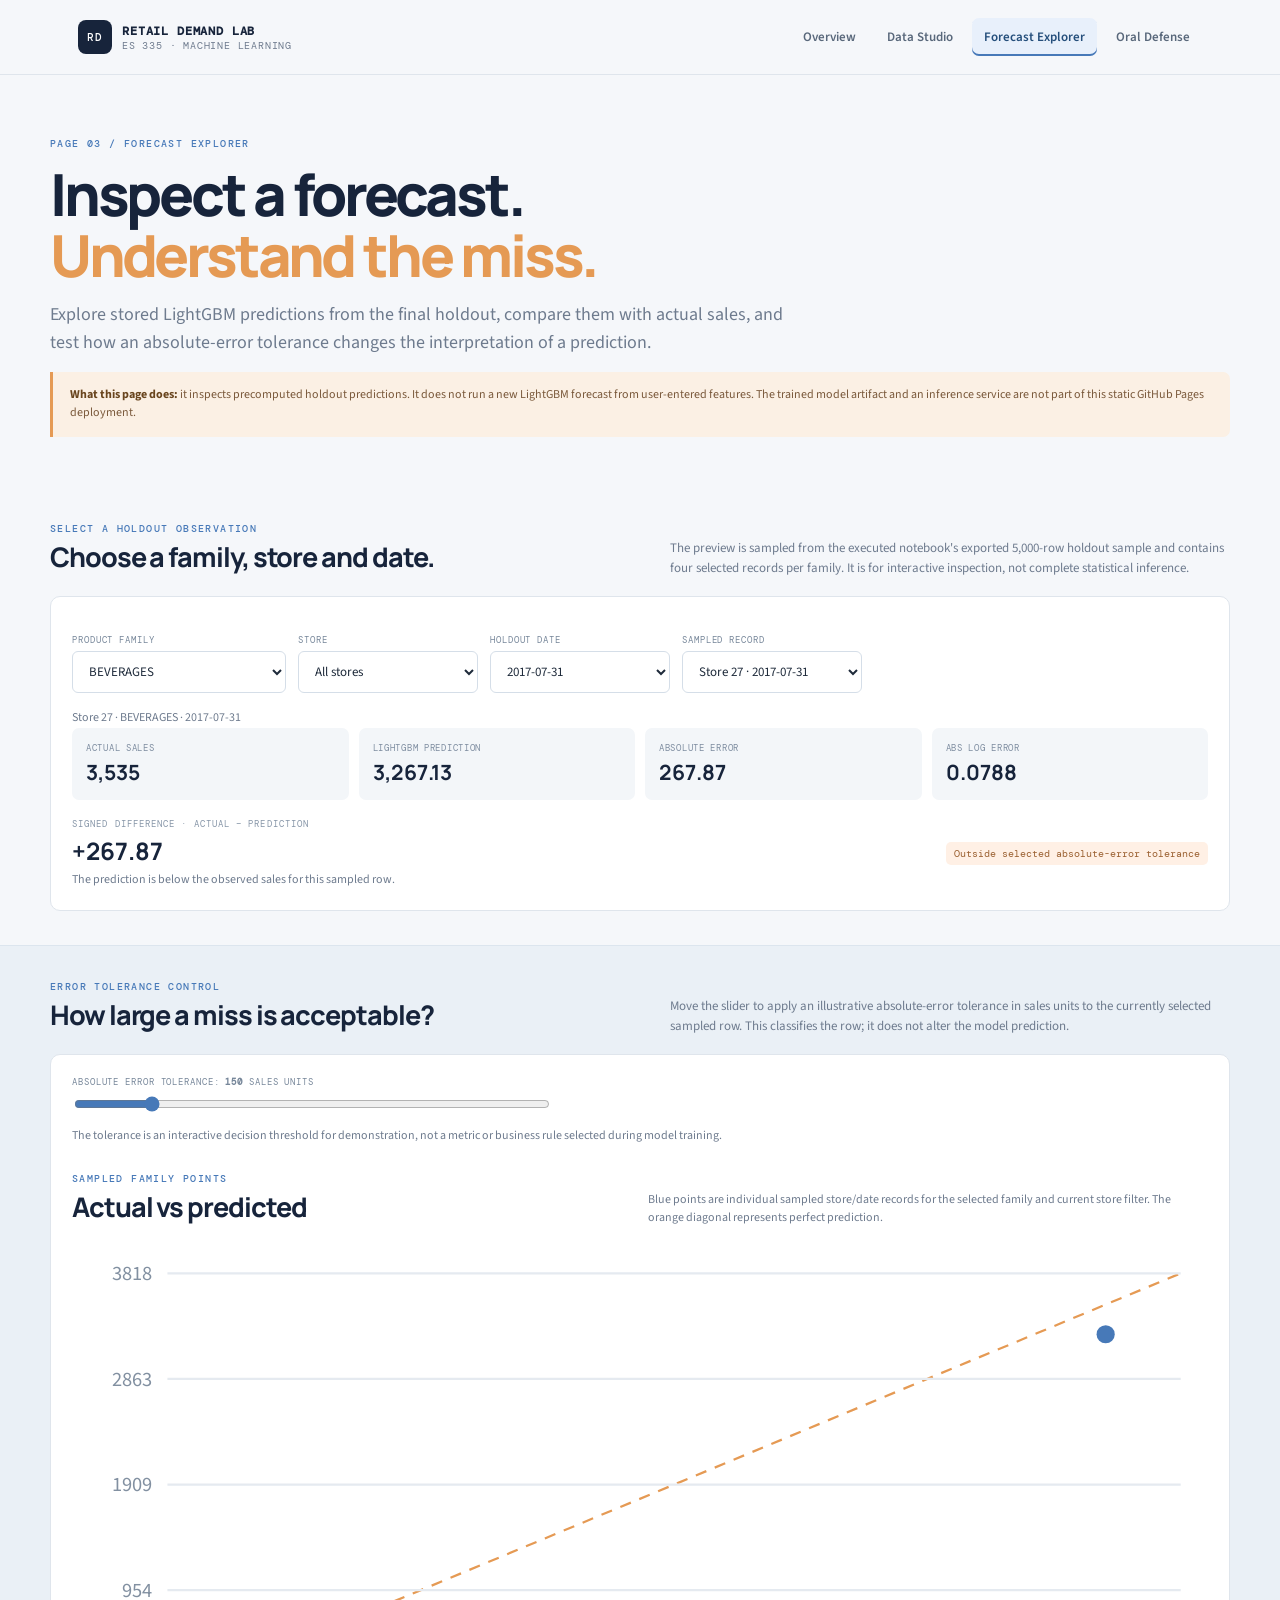
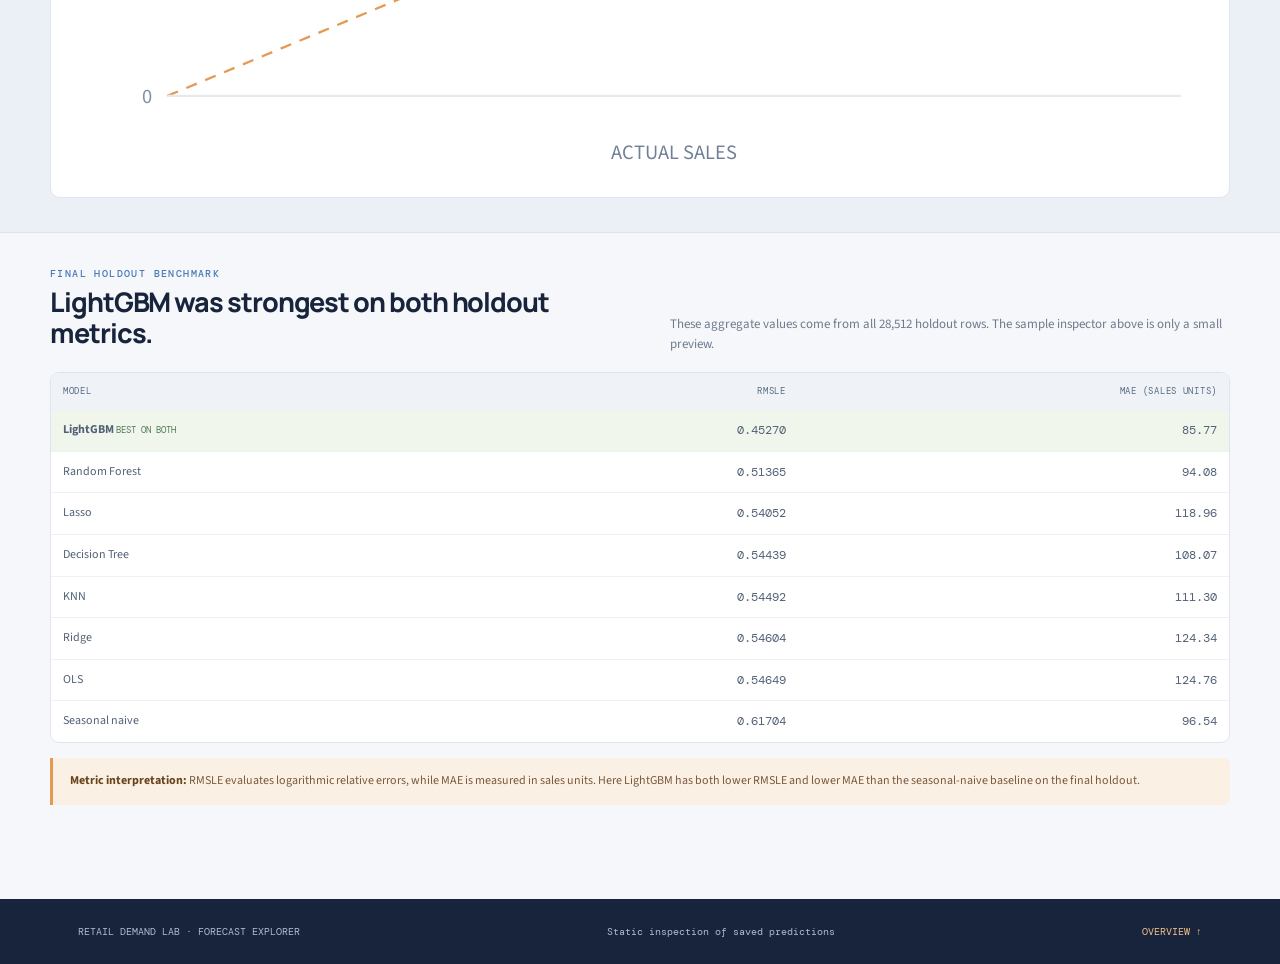
==== predictor/index.html @ f327c937 "Add honest holdout prediction explorer" ====
<!doctype html><html lang="en"><head><meta charset="utf-8"><meta name="viewport" content="width=device-width,initial-scale=1"><title>Forecast Explorer | Retail Demand Lab</title><link rel="stylesheet" href="../portal.css"></head><body data-page="predictor" data-base="../data">
<header class="site-header"><div class="header-inner"><a class="brand" href="../"><span class="brand-mark">RD</span><span>RETAIL DEMAND LAB<small>ES 335 · MACHINE LEARNING</small></span></a><button class="menu-toggle" id="menuToggle">Menu</button><nav class="nav-links" id="navLinks"><a href="../">Overview</a><a href="../studio/">Data Studio</a><a class="active" href="./">Forecast Explorer</a><a href="../qna/">Oral Defense</a></nav></div></header>
<main><section class="container page-hero"><div class="eyebrow">PAGE 03 / FORECAST EXPLORER</div><h1 class="page-title">Inspect a forecast.<br><em>Understand the miss.</em></h1><p class="lede">Explore stored LightGBM predictions from the final holdout, compare them with actual sales, and test how an absolute-error tolerance changes the interpretation of a prediction.</p><div class="callout"><strong>What this page does:</strong> it inspects precomputed holdout predictions. It does not run a new LightGBM forecast from user-entered features. The trained model artifact and an inference service are not part of this static GitHub Pages deployment.</div></section>
<section class="container section"><div class="section-head"><div><div class="eyebrow">SELECT A HOLDOUT OBSERVATION</div><h2>Choose a family, store and date.</h2></div><p>The preview is sampled from the executed notebook's exported 5,000-row holdout sample and contains four selected records per family. It is for interactive inspection, not complete statistical inference.</p></div><div class="card"><div class="control-row"><div class="control"><label for="predFamily">PRODUCT FAMILY</label><select id="predFamily"></select></div><div class="control"><label for="predStore">STORE</label><select id="predStore"></select></div><div class="control"><label for="predDate">HOLDOUT DATE</label><select id="predDate"></select></div><div class="control"><label for="predRecord">SAMPLED RECORD</label><select id="predRecord"></select></div></div><p id="predContext" class="small muted">Loading sample…</p><div class="detail-grid"><div class="detail"><span>ACTUAL SALES</span><strong id="predActual">—</strong></div><div class="detail"><span>LIGHTGBM PREDICTION</span><strong id="predValue">—</strong></div><div class="detail"><span>ABSOLUTE ERROR</span><strong id="predAbs">—</strong></div><div class="detail"><span>ABS LOG ERROR</span><strong id="predLog">—</strong></div></div><div style="display:flex;justify-content:space-between;gap:18px;align-items:center;flex-wrap:wrap;margin-top:18px"><div><div class="card-kicker">SIGNED DIFFERENCE · ACTUAL − PREDICTION</div><h3 style="font:700 24px var(--display);color:var(--navy);margin:4px 0" id="predGap">—</h3><p class="small muted" id="predInsight">—</p></div><span class="status" id="predStatus">—</span></div></div></section>
<section class="section-band"><div class="container section"><div class="section-head"><div><div class="eyebrow">ERROR TOLERANCE CONTROL</div><h2>How large a miss is acceptable?</h2></div><p>Move the slider to apply an illustrative absolute-error tolerance in sales units to the currently selected sampled row. This classifies the row; it does not alter the model prediction.</p></div><div class="card"><div class="control" style="max-width:480px;width:100%"><label for="tolerance">ABSOLUTE ERROR TOLERANCE: <strong id="predTolerance">150</strong> SALES UNITS</label><input id="tolerance" type="range" min="0" max="1000" step="10" value="150"></div><p class="small muted" style="margin-top:12px">The tolerance is an interactive decision threshold for demonstration, not a metric or business rule selected during model training.</p><div class="section-head" style="margin-top:26px"><div><div class="eyebrow">SAMPLED FAMILY POINTS</div><h2>Actual vs predicted</h2></div><p>Blue points are individual sampled store/date records for the selected family and current store filter. The orange diagonal represents perfect prediction.</p></div><svg id="predScatter" viewBox="0 0 500 230" role="img" aria-label="Actual versus predicted sample scatter chart" style="width:100%;height:auto"></svg></div></div></section>
<section class="container section"><div class="section-head"><div><div class="eyebrow">FINAL HOLDOUT BENCHMARK</div><h2>LightGBM was strongest on both holdout metrics.</h2></div><p>These aggregate values come from all 28,512 holdout rows. The sample inspector above is only a small preview.</p></div><div class="table-wrap"><table><thead><tr><th>Model</th><th style="text-align:right">RMSLE</th><th style="text-align:right">MAE (sales units)</th></tr></thead><tbody><tr class="best-row"><td><strong>LightGBM</strong> <span class="best-tag">BEST ON BOTH</span></td><td class="num">0.45270</td><td class="num">85.77</td></tr><tr><td>Random Forest</td><td class="num">0.51365</td><td class="num">94.08</td></tr><tr><td>Lasso</td><td class="num">0.54052</td><td class="num">118.96</td></tr><tr><td>Decision Tree</td><td class="num">0.54439</td><td class="num">108.07</td></tr><tr><td>KNN</td><td class="num">0.54492</td><td class="num">111.30</td></tr><tr><td>Ridge</td><td class="num">0.54604</td><td class="num">124.34</td></tr><tr><td>OLS</td><td class="num">0.54649</td><td class="num">124.76</td></tr><tr><td>Seasonal naive</td><td class="num">0.61704</td><td class="num">96.54</td></tr></tbody></table></div><div class="callout"><strong>Metric interpretation:</strong> RMSLE evaluates logarithmic relative errors, while MAE is measured in sales units. Here LightGBM has both lower RMSLE and lower MAE than the seasonal-naive baseline on the final holdout.</div></section></main>
<footer class="footer"><div class="footer-inner"><span>RETAIL DEMAND LAB · FORECAST EXPLORER</span><span>Static inspection of saved predictions</span><a href="../">OVERVIEW ↑</a></div></footer><script src="../portal.js"></script></body></html>
---- portal.css ----
@import url('https://fonts.googleapis.com/css2?family=DM+Mono:wght@400;500&family=Manrope:wght@400;500;600;700;800&family=Source+Sans+3:wght@400;500;600;700&display=swap');
:root{--navy:#17243b;--navy2:#223653;--blue:#4779b8;--blue-soft:#e8f0fb;--amber:#e59a54;--amber-soft:#fbf0e4;--paper:#f5f7fa;--white:#fff;--ink:#1f2b3b;--muted:#6e7b8e;--line:#dfe5ec;--green:#6b9c80;--mono:'DM Mono',monospace;--display:Manrope,sans-serif;--body:'Source Sans 3',sans-serif}
*{box-sizing:border-box}html{scroll-behavior:smooth}body{margin:0;background:var(--paper);color:var(--ink);font:16px/1.55 var(--body)}a{color:inherit}.site-header{position:sticky;top:0;z-index:20;background:#f5f7faee;backdrop-filter:blur(12px);border-bottom:1px solid var(--line)}.header-inner{max-width:1180px;margin:auto;padding:0 28px;height:74px;display:flex;align-items:center;justify-content:space-between;gap:18px}.brand{display:flex;align-items:center;gap:10px;text-decoration:none;font:700 12px var(--mono);letter-spacing:.07em;color:var(--navy)}.brand-mark{width:34px;height:34px;background:var(--navy);color:white;display:grid;place-items:center;font:500 11px var(--mono);border-radius:8px}.brand small{display:block;color:var(--muted);font:10px var(--mono);letter-spacing:.08em}.nav-links{display:flex;align-items:center;gap:7px}.nav-links a{padding:9px 12px;border-radius:7px;text-decoration:none;color:#59687b;font-size:13px;font-weight:600}.nav-links a:hover,.nav-links a.active{background:var(--blue-soft);color:#244e7b}.nav-links a.active{box-shadow:inset 0 -2px 0 var(--blue)}.menu-toggle{display:none;border:1px solid var(--line);background:white;border-radius:7px;padding:8px 11px;color:var(--navy)}
.container{max-width:1180px;margin:auto;padding:0 28px}.page-hero{padding:62px 0 36px}.eyebrow{font:10px var(--mono);letter-spacing:.14em;text-transform:uppercase;color:var(--blue);font-weight:500}.page-title{font:800 clamp(34px,5vw,58px)/1.06 var(--display);letter-spacing:-.055em;color:var(--navy);margin:13px 0 15px}.page-title em{color:var(--amber);font-style:normal}.lede{color:var(--muted);font-size:18px;max-width:760px;margin:0}.hero-grid{display:grid;grid-template-columns:1.2fr .8fr;gap:30px;align-items:center}.hero-panel{background:var(--navy);color:white;padding:28px;border-radius:12px;position:relative;overflow:hidden}.hero-panel:after{content:'';position:absolute;width:280px;height:280px;border:1px solid #ffffff22;border-radius:50%;right:-110px;top:-120px;box-shadow:0 0 0 34px #ffffff09,0 0 0 70px #ffffff05}.hero-panel label{color:#b8cbe4;font:10px var(--mono);letter-spacing:.1em}.hero-stat{font:800 64px/.98 var(--display);letter-spacing:-.06em;color:#f5bb7c;margin:14px 0 5px}.hero-panel p{position:relative;z-index:1;color:#c6d2e0;font-size:12px;max-width:300px}.pill-row{display:flex;gap:8px;flex-wrap:wrap;margin-top:18px}.pill{font:10px var(--mono);padding:7px 9px;border-radius:5px;background:#e8f0fb;color:#355d87}.pill.dark{background:#ffffff18;color:#d8e5f5}
.kpi-grid{display:grid;grid-template-columns:repeat(4,1fr);gap:12px;margin:20px 0 30px}.kpi{background:white;border:1px solid var(--line);padding:19px;border-radius:9px}.kpi label{display:block;font:9px var(--mono);letter-spacing:.12em;color:#79889b}.kpi strong{font:800 28px var(--display);display:block;color:var(--navy);margin:7px 0 2px}.kpi small{font-size:11px;color:var(--muted)}
.section{padding:34px 0}.section-head{display:flex;justify-content:space-between;align-items:end;gap:24px;margin-bottom:18px}.section-head h2{font:750 27px/1.15 var(--display);letter-spacing:-.04em;margin:6px 0;color:var(--navy)}.section-head p{max-width:560px;margin:0;color:var(--muted);font-size:13px}.card-grid{display:grid;grid-template-columns:repeat(3,1fr);gap:13px}.card{background:white;border:1px solid var(--line);border-radius:10px;padding:21px}.card h3{font:700 17px var(--display);margin:7px 0 8px;color:var(--navy)}.card p{color:var(--muted);font-size:12px;margin:0}.card-kicker{font:9px var(--mono);letter-spacing:.12em;color:#8796a8}.two-col{display:grid;grid-template-columns:1fr 1fr;gap:14px}.three-col{display:grid;grid-template-columns:repeat(3,1fr);gap:14px}.dark-card{background:var(--navy);color:white;border-color:var(--navy)}.dark-card h3{color:white}.dark-card p{color:#c4d0df}.dark-card .card-kicker{color:#f2bd80}
.section-band{background:#eaf0f6;border-top:1px solid #dce5ee;border-bottom:1px solid #dce5ee}.data-strip{display:grid;grid-template-columns:repeat(4,1fr);background:var(--navy);border-radius:10px;overflow:hidden}.data-strip div{padding:20px 22px;border-right:1px solid #ffffff20}.data-strip div:last-child{border:0}.data-strip strong{font:800 26px var(--display);color:white;display:block}.data-strip span{font:9px var(--mono);letter-spacing:.11em;color:#bac9da}
.callout{background:var(--amber-soft);border-left:3px solid var(--amber);padding:14px 17px;color:#7a593b;font-size:12px;border-radius:0 7px 7px 0;margin:15px 0}.callout strong{color:#69451e}.table-wrap{overflow:auto;border:1px solid var(--line);border-radius:9px;background:white}table{width:100%;border-collapse:collapse;min-width:500px;font-size:12px}th{background:#eff3f7;color:#586a80;text-align:left;font:9px var(--mono);letter-spacing:.08em;text-transform:uppercase;padding:12px}td{padding:11px 12px;border-top:1px solid #edf0f4;color:#526176}td.num{font-family:var(--mono);font-variant-numeric:tabular-nums;text-align:right}.best-row td{background:#f1f6ed}.best-tag{font:9px var(--mono);color:#4d7b58}
.chart-card{background:white;border:1px solid var(--line);border-radius:10px;padding:21px}.chart-title{font:700 17px var(--display);color:var(--navy);margin:0}.chart-subtitle{font-size:11px;color:var(--muted);margin:4px 0 16px}.bars{display:grid;gap:10px}.bar-row{display:grid;grid-template-columns:130px 1fr 56px;gap:10px;align-items:center}.bar-label{font-size:10px;color:#66758a;white-space:nowrap;overflow:hidden;text-overflow:ellipsis}.bar-track{height:12px;background:#edf1f5;border-radius:2px;overflow:hidden}.bar-fill{height:100%;background:#9bb4d3}.bar-row.best .bar-fill{background:var(--blue)}.bar-value{text-align:right;font:10px var(--mono);color:#506078}.chart-legend{font-size:10px;color:#8491a2;margin-top:13px}
.control-row{display:flex;gap:12px;align-items:end;flex-wrap:wrap;margin:16px 0}.control{display:flex;flex-direction:column;gap:5px;min-width:180px}.control label{font:9px var(--mono);letter-spacing:.1em;color:#77879a}.control select,.control input{border:1px solid #d5dee8;background:white;padding:10px 12px;border-radius:6px;font:13px var(--body);color:var(--ink)}.control input[type=range]{padding:0;accent-color:var(--blue)}.detail-grid{display:grid;grid-template-columns:repeat(4,1fr);gap:10px}.detail{background:#f3f6f9;border-radius:7px;padding:14px}.detail span{display:block;font:9px var(--mono);letter-spacing:.08em;color:#7e8da0}.detail strong{display:block;font:700 21px var(--display);color:var(--navy);margin-top:4px}.status{display:inline-flex;padding:5px 8px;border-radius:5px;font:10px var(--mono);background:#edf5ec;color:#4d7856}.status.warn{background:#fff0e5;color:#9b6031}
.list{display:grid;gap:10px}.qa{background:white;border:1px solid var(--line);border-radius:9px;overflow:hidden}.qa summary{list-style:none;cursor:pointer;padding:15px 18px;font:650 14px var(--display);color:var(--navy);display:flex;justify-content:space-between;gap:15px}.qa summary::-webkit-details-marker{display:none}.qa summary:after{content:'+';color:var(--blue);font:18px var(--mono)}.qa[open] summary:after{content:'−'}.qa .answer{padding:0 18px 17px;color:#637287;font-size:13px}.qa .answer p{margin:0 0 9px}.qa .answer ul{margin:8px 0;padding-left:20px}.search-input{width:min(100%,440px);padding:11px 13px;border:1px solid var(--line);border-radius:7px;font:13px var(--body)}
.footer{margin-top:45px;background:var(--navy);color:#aebdd0;padding:26px 0}.footer-inner{max-width:1180px;margin:auto;padding:0 28px;display:flex;justify-content:space-between;gap:20px;align-items:center;font:10px var(--mono)}.footer a{color:#f4c18a;text-decoration:none}
.link-card{text-decoration:none;display:block;transition:transform .16s,border .16s}.link-card:hover{transform:translateY(-2px);border-color:#9bb9dd}.link-arrow{display:flex;justify-content:space-between;color:var(--blue);font:10px var(--mono);margin-top:18px}.muted{color:var(--muted)}.mono{font-family:var(--mono)}.small{font-size:11px}.hidden{display:none!important}.no-data{padding:20px;background:#f7f8fa;border:1px dashed #cbd5e0;color:#758397;font-size:12px;border-radius:8px}
@media(max-width:850px){.hero-grid,.two-col{grid-template-columns:1fr}.card-grid,.three-col{grid-template-columns:1fr 1fr}.kpi-grid,.detail-grid{grid-template-columns:repeat(2,1fr)}.header-inner{height:auto;min-height:70px;flex-wrap:wrap}.menu-toggle{display:block}.nav-links{display:none;order:3;width:100%;padding:0 0 13px;flex-wrap:wrap}.nav-links.open{display:flex}.nav-links a{padding:8px 9px}.section-head{align-items:start;flex-direction:column}.data-strip{grid-template-columns:1fr 1fr}.data-strip div:nth-child(2){border-right:0}.data-strip div:nth-child(-n+2){border-bottom:1px solid #ffffff20}}
@media(max-width:560px){.container,.header-inner,.footer-inner{padding-left:18px;padding-right:18px}.page-hero{padding:42px 0 24px}.page-title{font-size:39px}.lede{font-size:15px}.card-grid,.three-col{grid-template-columns:1fr}.kpi-grid{gap:8px}.kpi{padding:13px}.kpi strong{font-size:23px}.bar-row{grid-template-columns:104px 1fr 52px;gap:7px}.detail-grid{grid-template-columns:1fr 1fr}.footer-inner{align-items:flex-start;flex-direction:column}.data-strip strong{font-size:22px}}
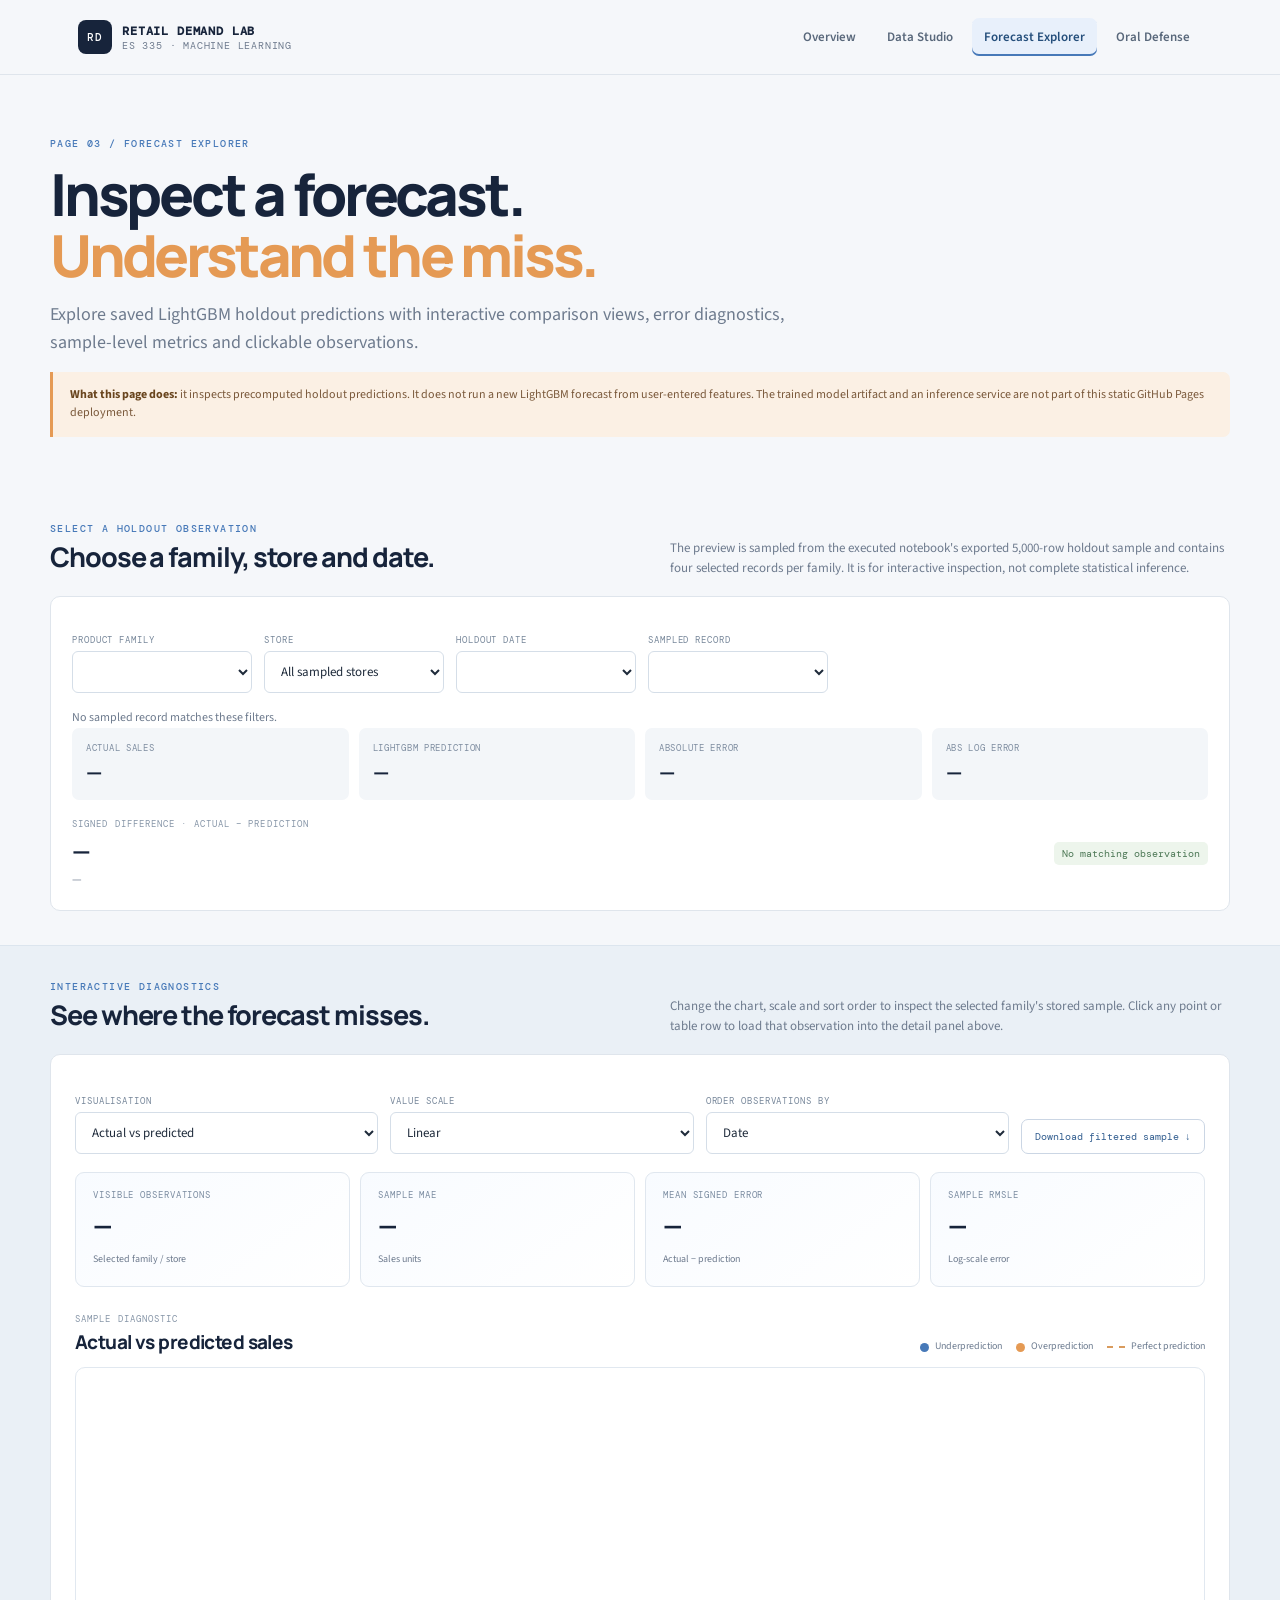
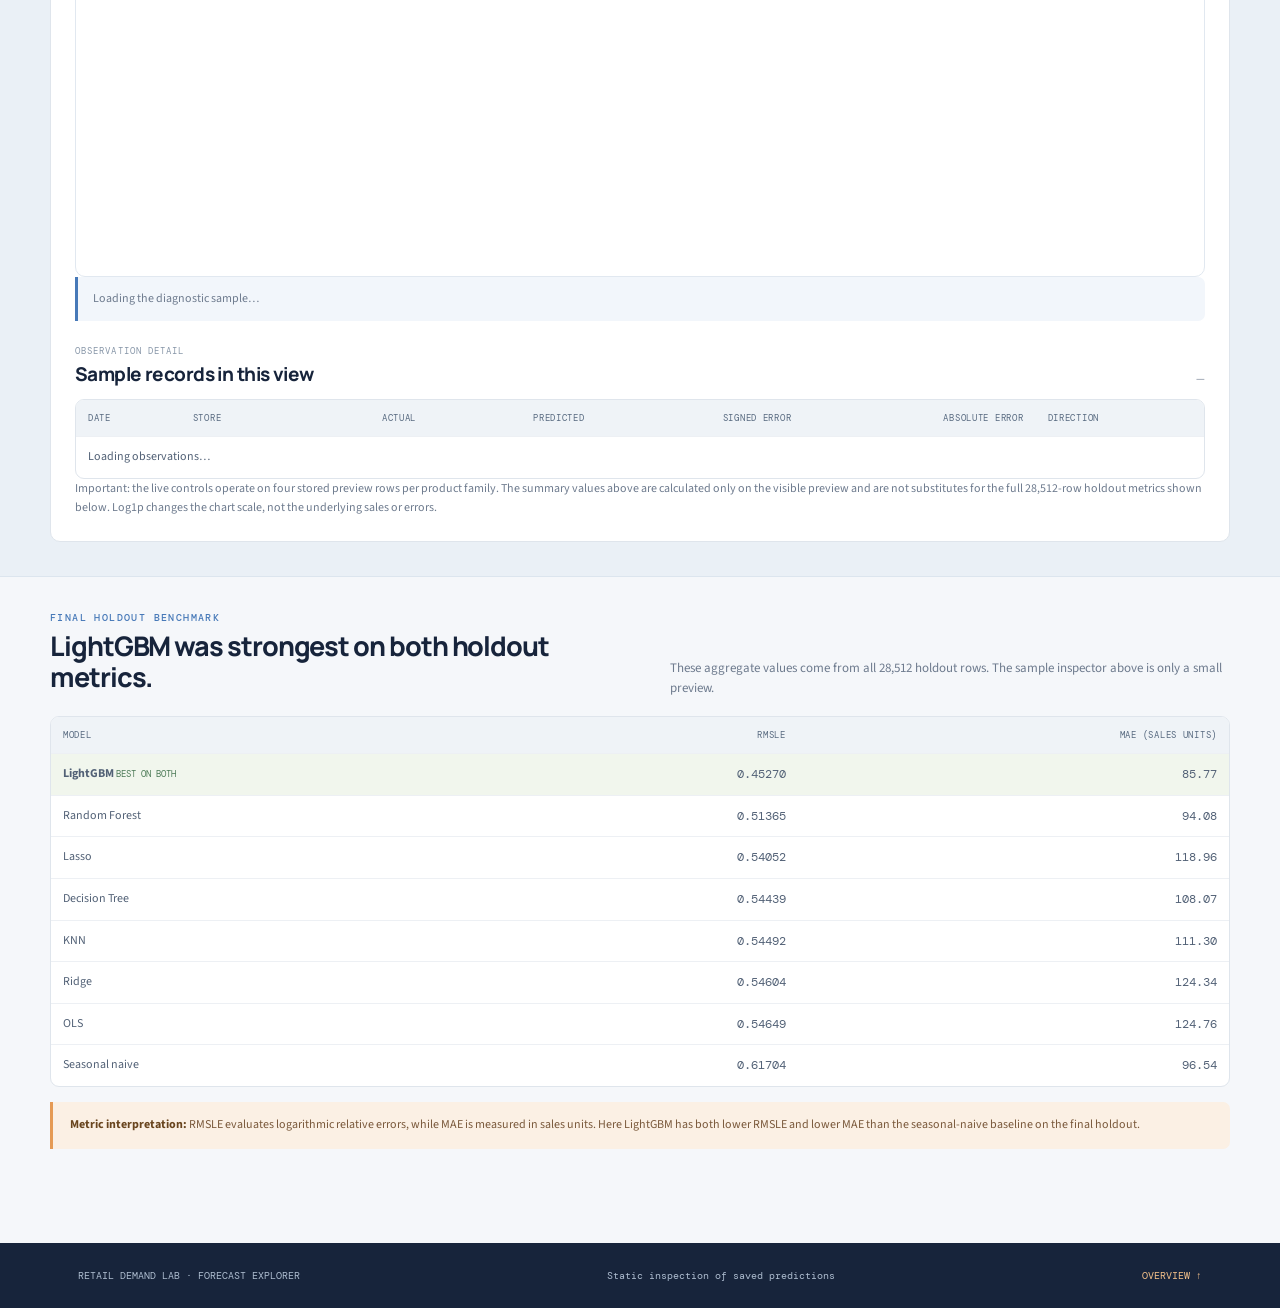
==== commit 634ac74a: "Replace forecast tolerance slider with interactive diagnostics" ====
--- a/predictor/index.html
+++ b/predictor/index.html
@@ -1,7 +1,35 @@
 <!doctype html><html lang="en"><head><meta charset="utf-8"><meta name="viewport" content="width=device-width,initial-scale=1"><title>Forecast Explorer | Retail Demand Lab</title><link rel="stylesheet" href="../portal.css"></head><body data-page="predictor" data-base="../data">
 <header class="site-header"><div class="header-inner"><a class="brand" href="../"><span class="brand-mark">RD</span><span>RETAIL DEMAND LAB<small>ES 335 · MACHINE LEARNING</small></span></a><button class="menu-toggle" id="menuToggle">Menu</button><nav class="nav-links" id="navLinks"><a href="../">Overview</a><a href="../studio/">Data Studio</a><a class="active" href="./">Forecast Explorer</a><a href="../qna/">Oral Defense</a></nav></div></header>
-<main><section class="container page-hero"><div class="eyebrow">PAGE 03 / FORECAST EXPLORER</div><h1 class="page-title">Inspect a forecast.<br><em>Understand the miss.</em></h1><p class="lede">Explore stored LightGBM predictions from the final holdout, compare them with actual sales, and test how an absolute-error tolerance changes the interpretation of a prediction.</p><div class="callout"><strong>What this page does:</strong> it inspects precomputed holdout predictions. It does not run a new LightGBM forecast from user-entered features. The trained model artifact and an inference service are not part of this static GitHub Pages deployment.</div></section>
+<main><section class="container page-hero"><div class="eyebrow">PAGE 03 / FORECAST EXPLORER</div><h1 class="page-title">Inspect a forecast.<br><em>Understand the miss.</em></h1><p class="lede">Explore saved LightGBM holdout predictions with interactive comparison views, error diagnostics, sample-level metrics and clickable observations.</p><div class="callout"><strong>What this page does:</strong> it inspects precomputed holdout predictions. It does not run a new LightGBM forecast from user-entered features. The trained model artifact and an inference service are not part of this static GitHub Pages deployment.</div></section>
 <section class="container section"><div class="section-head"><div><div class="eyebrow">SELECT A HOLDOUT OBSERVATION</div><h2>Choose a family, store and date.</h2></div><p>The preview is sampled from the executed notebook's exported 5,000-row holdout sample and contains four selected records per family. It is for interactive inspection, not complete statistical inference.</p></div><div class="card"><div class="control-row"><div class="control"><label for="predFamily">PRODUCT FAMILY</label><select id="predFamily"></select></div><div class="control"><label for="predStore">STORE</label><select id="predStore"></select></div><div class="control"><label for="predDate">HOLDOUT DATE</label><select id="predDate"></select></div><div class="control"><label for="predRecord">SAMPLED RECORD</label><select id="predRecord"></select></div></div><p id="predContext" class="small muted">Loading sample…</p><div class="detail-grid"><div class="detail"><span>ACTUAL SALES</span><strong id="predActual">—</strong></div><div class="detail"><span>LIGHTGBM PREDICTION</span><strong id="predValue">—</strong></div><div class="detail"><span>ABSOLUTE ERROR</span><strong id="predAbs">—</strong></div><div class="detail"><span>ABS LOG ERROR</span><strong id="predLog">—</strong></div></div><div style="display:flex;justify-content:space-between;gap:18px;align-items:center;flex-wrap:wrap;margin-top:18px"><div><div class="card-kicker">SIGNED DIFFERENCE · ACTUAL − PREDICTION</div><h3 style="font:700 24px var(--display);color:var(--navy);margin:4px 0" id="predGap">—</h3><p class="small muted" id="predInsight">—</p></div><span class="status" id="predStatus">—</span></div></div></section>
-<section class="section-band"><div class="container section"><div class="section-head"><div><div class="eyebrow">ERROR TOLERANCE CONTROL</div><h2>How large a miss is acceptable?</h2></div><p>Move the slider to apply an illustrative absolute-error tolerance in sales units to the currently selected sampled row. This classifies the row; it does not alter the model prediction.</p></div><div class="card"><div class="control" style="max-width:480px;width:100%"><label for="tolerance">ABSOLUTE ERROR TOLERANCE: <strong id="predTolerance">150</strong> SALES UNITS</label><input id="tolerance" type="range" min="0" max="1000" step="10" value="150"></div><p class="small muted" style="margin-top:12px">The tolerance is an interactive decision threshold for demonstration, not a metric or business rule selected during model training.</p><div class="section-head" style="margin-top:26px"><div><div class="eyebrow">SAMPLED FAMILY POINTS</div><h2>Actual vs predicted</h2></div><p>Blue points are individual sampled store/date records for the selected family and current store filter. The orange diagonal represents perfect prediction.</p></div><svg id="predScatter" viewBox="0 0 500 230" role="img" aria-label="Actual versus predicted sample scatter chart" style="width:100%;height:auto"></svg></div></div></section>
+<section class="section-band"><div class="container section">
+  <div class="section-head">
+    <div><div class="eyebrow">INTERACTIVE DIAGNOSTICS</div><h2>See where the forecast misses.</h2></div>
+    <p>Change the chart, scale and sort order to inspect the selected family's stored sample. Click any point or table row to load that observation into the detail panel above.</p>
+  </div>
+  <div class="card forecast-diagnostics">
+    <div class="control-row forecast-controls">
+      <div class="control"><label for="predChartMode">VISUALISATION</label><select id="predChartMode"><option value="scatter">Actual vs predicted</option><option value="errors">Signed error by observation</option><option value="compare">Actual and predicted bars</option></select></div>
+      <div class="control"><label for="predScale">VALUE SCALE</label><select id="predScale"><option value="linear">Linear</option><option value="log">Log1p</option></select></div>
+      <div class="control"><label for="predSort">ORDER OBSERVATIONS BY</label><select id="predSort"><option value="date">Date</option><option value="absolute">Largest absolute error</option><option value="under">Largest underprediction</option><option value="over">Largest overprediction</option></select></div>
+      <button class="download-btn" id="downloadPreviewCsv" type="button">Download filtered sample ↓</button>
+    </div>
+    <div class="forecast-stat-grid">
+      <div class="forecast-stat"><span>VISIBLE OBSERVATIONS</span><strong id="predSampleN">—</strong><small>Selected family / store</small></div>
+      <div class="forecast-stat"><span>SAMPLE MAE</span><strong id="predSampleMae">—</strong><small>Sales units</small></div>
+      <div class="forecast-stat"><span>MEAN SIGNED ERROR</span><strong id="predSampleBias">—</strong><small>Actual − prediction</small></div>
+      <div class="forecast-stat"><span>SAMPLE RMSLE</span><strong id="predSampleRmsle">—</strong><small>Log-scale error</small></div>
+    </div>
+    <div class="forecast-chart-heading">
+      <div><div class="card-kicker" id="predChartEyebrow">SAMPLE DIAGNOSTIC</div><h3 id="predChartTitle">Actual vs predicted sales</h3></div>
+      <div class="forecast-legend" id="predChartLegend"><span><i class="legend-dot under"></i>Underprediction</span><span><i class="legend-dot over"></i>Overprediction</span><span><i class="legend-line"></i>Perfect prediction</span></div>
+    </div>
+    <div class="forecast-svg-wrap"><svg id="predViz" viewBox="0 0 860 380" role="img" aria-label="Interactive forecast diagnostic chart"></svg></div>
+    <p class="forecast-insight" id="predChartInsight" aria-live="polite">Loading the diagnostic sample…</p>
+    <div class="forecast-table-head"><div><div class="card-kicker">OBSERVATION DETAIL</div><h3>Sample records in this view</h3></div><span class="small muted" id="predTableCount">—</span></div>
+    <div class="table-wrap forecast-observation-table"><table><thead><tr><th>Date</th><th>Store</th><th style="text-align:right">Actual</th><th style="text-align:right">Predicted</th><th style="text-align:right">Signed error</th><th style="text-align:right">Absolute error</th><th>Direction</th></tr></thead><tbody id="predObservationRows"><tr><td colspan="7">Loading observations…</td></tr></tbody></table></div>
+    <p class="forecast-note">Important: the live controls operate on four stored preview rows per product family. The summary values above are calculated only on the visible preview and are not substitutes for the full 28,512-row holdout metrics shown below. Log1p changes the chart scale, not the underlying sales or errors.</p>
+  </div>
+</div></section>
 <section class="container section"><div class="section-head"><div><div class="eyebrow">FINAL HOLDOUT BENCHMARK</div><h2>LightGBM was strongest on both holdout metrics.</h2></div><p>These aggregate values come from all 28,512 holdout rows. The sample inspector above is only a small preview.</p></div><div class="table-wrap"><table><thead><tr><th>Model</th><th style="text-align:right">RMSLE</th><th style="text-align:right">MAE (sales units)</th></tr></thead><tbody><tr class="best-row"><td><strong>LightGBM</strong> <span class="best-tag">BEST ON BOTH</span></td><td class="num">0.45270</td><td class="num">85.77</td></tr><tr><td>Random Forest</td><td class="num">0.51365</td><td class="num">94.08</td></tr><tr><td>Lasso</td><td class="num">0.54052</td><td class="num">118.96</td></tr><tr><td>Decision Tree</td><td class="num">0.54439</td><td class="num">108.07</td></tr><tr><td>KNN</td><td class="num">0.54492</td><td class="num">111.30</td></tr><tr><td>Ridge</td><td class="num">0.54604</td><td class="num">124.34</td></tr><tr><td>OLS</td><td class="num">0.54649</td><td class="num">124.76</td></tr><tr><td>Seasonal naive</td><td class="num">0.61704</td><td class="num">96.54</td></tr></tbody></table></div><div class="callout"><strong>Metric interpretation:</strong> RMSLE evaluates logarithmic relative errors, while MAE is measured in sales units. Here LightGBM has both lower RMSLE and lower MAE than the seasonal-naive baseline on the final holdout.</div></section></main>
 <footer class="footer"><div class="footer-inner"><span>RETAIL DEMAND LAB · FORECAST EXPLORER</span><span>Static inspection of saved predictions</span><a href="../">OVERVIEW ↑</a></div></footer><script src="../portal.js"></script></body></html>
--- a/portal.css
+++ b/portal.css
@@ -13,3 +13,58 @@
 .link-card{text-decoration:none;display:block;transition:transform .16s,border .16s}.link-card:hover{transform:translateY(-2px);border-color:#9bb9dd}.link-arrow{display:flex;justify-content:space-between;color:var(--blue);font:10px var(--mono);margin-top:18px}.muted{color:var(--muted)}.mono{font-family:var(--mono)}.small{font-size:11px}.hidden{display:none!important}.no-data{padding:20px;background:#f7f8fa;border:1px dashed #cbd5e0;color:#758397;font-size:12px;border-radius:8px}
 @media(max-width:850px){.hero-grid,.two-col{grid-template-columns:1fr}.card-grid,.three-col{grid-template-columns:1fr 1fr}.kpi-grid,.detail-grid{grid-template-columns:repeat(2,1fr)}.header-inner{height:auto;min-height:70px;flex-wrap:wrap}.menu-toggle{display:block}.nav-links{display:none;order:3;width:100%;padding:0 0 13px;flex-wrap:wrap}.nav-links.open{display:flex}.nav-links a{padding:8px 9px}.section-head{align-items:start;flex-direction:column}.data-strip{grid-template-columns:1fr 1fr}.data-strip div:nth-child(2){border-right:0}.data-strip div:nth-child(-n+2){border-bottom:1px solid #ffffff20}}
 @media(max-width:560px){.container,.header-inner,.footer-inner{padding-left:18px;padding-right:18px}.page-hero{padding:42px 0 24px}.page-title{font-size:39px}.lede{font-size:15px}.card-grid,.three-col{grid-template-columns:1fr}.kpi-grid{gap:8px}.kpi{padding:13px}.kpi strong{font-size:23px}.bar-row{grid-template-columns:104px 1fr 52px;gap:7px}.detail-grid{grid-template-columns:1fr 1fr}.footer-inner{align-items:flex-start;flex-direction:column}.data-strip strong{font-size:22px}}
+
+.download-btn{border:1px solid #cbd6e4;background:white;color:#315d8f;border-radius:7px;padding:10px 13px;font:10px var(--mono);cursor:pointer;white-space:nowrap}.download-btn:hover{background:var(--blue-soft);border-color:#9bb9dd}
+
+
+/* Forecast Explorer diagnostics */
+.forecast-diagnostics{padding:24px}
+.forecast-controls{align-items:end;gap:12px}
+.forecast-controls .control{flex:1 1 170px;min-width:155px}
+.forecast-controls .download-btn{margin-left:auto}
+.forecast-stat-grid{display:grid;grid-template-columns:repeat(4,1fr);gap:10px;margin:18px 0 26px}
+.forecast-stat{padding:16px 17px;border:1px solid #e0e7ef;border-radius:9px;background:linear-gradient(145deg,#f8fbff,#fff)}
+.forecast-stat span{display:block;font:9px var(--mono);letter-spacing:.1em;color:#7b8ca1}
+.forecast-stat strong{display:block;font:800 25px var(--display);letter-spacing:-.04em;color:var(--navy);margin:7px 0 2px;font-variant-numeric:tabular-nums}
+.forecast-stat small{font-size:10px;color:var(--muted)}
+.forecast-chart-heading,.forecast-table-head{display:flex;justify-content:space-between;align-items:end;gap:16px;flex-wrap:wrap;margin:24px 0 12px}
+.forecast-chart-heading h3,.forecast-table-head h3{font:750 19px var(--display);letter-spacing:-.03em;margin:4px 0 0;color:var(--navy)}
+.forecast-legend{display:flex;gap:14px;flex-wrap:wrap;color:#6d7c90;font-size:10px}
+.forecast-legend span{display:inline-flex;align-items:center;gap:6px}
+.legend-dot{width:9px;height:9px;display:inline-block;border-radius:50%;background:#4779b8}
+.legend-dot.over{background:#e59a54}
+.legend-dot.exact{background:#6b9c80}
+.legend-line{width:18px;height:0;border-top:2px dashed #d99b5d;display:inline-block}
+.forecast-svg-wrap{background:#fff;border:1px solid #e1e8f0;border-radius:10px;padding:9px 10px;overflow:hidden}
+#predViz{display:block;width:100%;height:auto;min-height:300px}
+#predViz .axis-label{font:10px var(--mono);fill:#718197}
+#predViz .axis-title{font:10px var(--mono);letter-spacing:.08em;fill:#61748a}
+#predViz .row-label{font:11px var(--mono);fill:#5e6e82}
+#predViz .bar-value{font:10px var(--mono);fill:#718197}
+#predViz .forecast-point{cursor:pointer;outline:none}
+#predViz .point-core{fill:#4779b8;stroke:#fff;stroke-width:2}
+#predViz .forecast-point.over .point-core{fill:#e59a54}
+#predViz .forecast-point.exact .point-core{fill:#6b9c80}
+#predViz .point-halo{fill:#4779b8;opacity:0}
+#predViz .forecast-point.selected .point-halo{opacity:.17}
+#predViz .forecast-point:focus .point-halo{opacity:.24;stroke:#17243b;stroke-width:1}
+#predViz .error-bar{fill:#4779b8;opacity:.88}
+#predViz .forecast-point.over .error-bar{fill:#e59a54}
+#predViz .forecast-point.exact .error-bar{fill:#6b9c80}
+#predViz .actual-bar{fill:#4779b8;opacity:.88}
+#predViz .pred-bar{fill:#e59a54;opacity:.9}
+#predViz .forecast-point.selected rect{stroke:#17243b;stroke-width:2}
+.forecast-insight{margin:13px 2px 19px;padding:13px 15px;background:#f2f6fb;border-left:3px solid var(--blue);border-radius:0 7px 7px 0;color:#52677f;font-size:12px}
+.forecast-observation-table table{min-width:760px}
+.forecast-observation{cursor:pointer}
+.forecast-observation:hover td{background:#f5f8fc}
+.forecast-observation.active td{background:#edf4fc}
+.forecast-observation:focus{outline:2px solid #8bb0da;outline-offset:-2px}
+.forecast-observation td.positive{color:#2f679c;font-weight:700}
+.forecast-observation td.negative{color:#b36c31;font-weight:700}
+.direction-tag{display:inline-flex;padding:4px 7px;border-radius:5px;font:9px var(--mono);background:#edf4fc;color:#376b9f}
+.direction-tag.over{background:#fbf0e4;color:#a56c36}
+.direction-tag.exact{background:#edf5ec;color:#4d7856}
+.forecast-note{font-size:10px;line-height:1.6;color:#78879a;margin:15px 2px 0}
+@media(max-width:850px){.forecast-stat-grid{grid-template-columns:repeat(2,1fr)}.forecast-controls .download-btn{margin-left:0}}
+@media(max-width:560px){.forecast-diagnostics{padding:15px}.forecast-stat-grid{gap:7px}.forecast-stat{padding:12px}.forecast-stat strong{font-size:20px}.forecast-svg-wrap{padding:3px}}
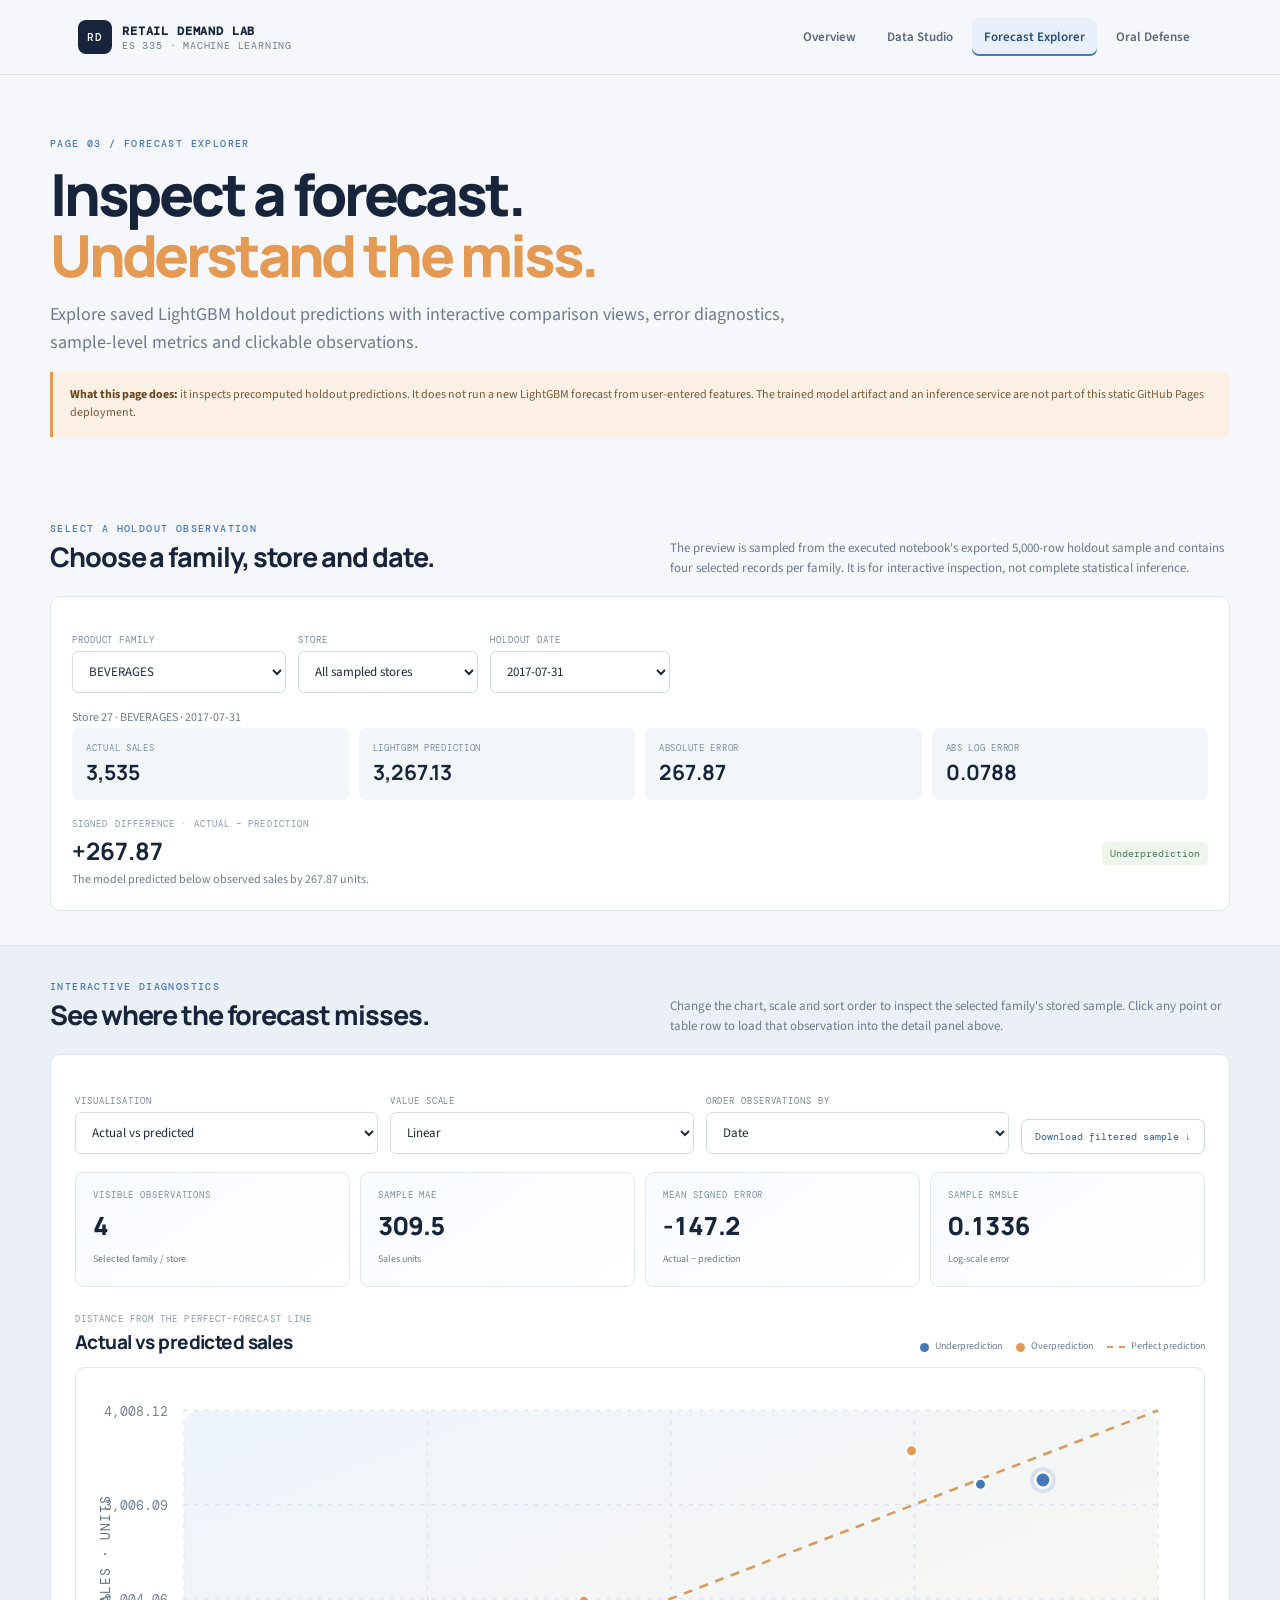
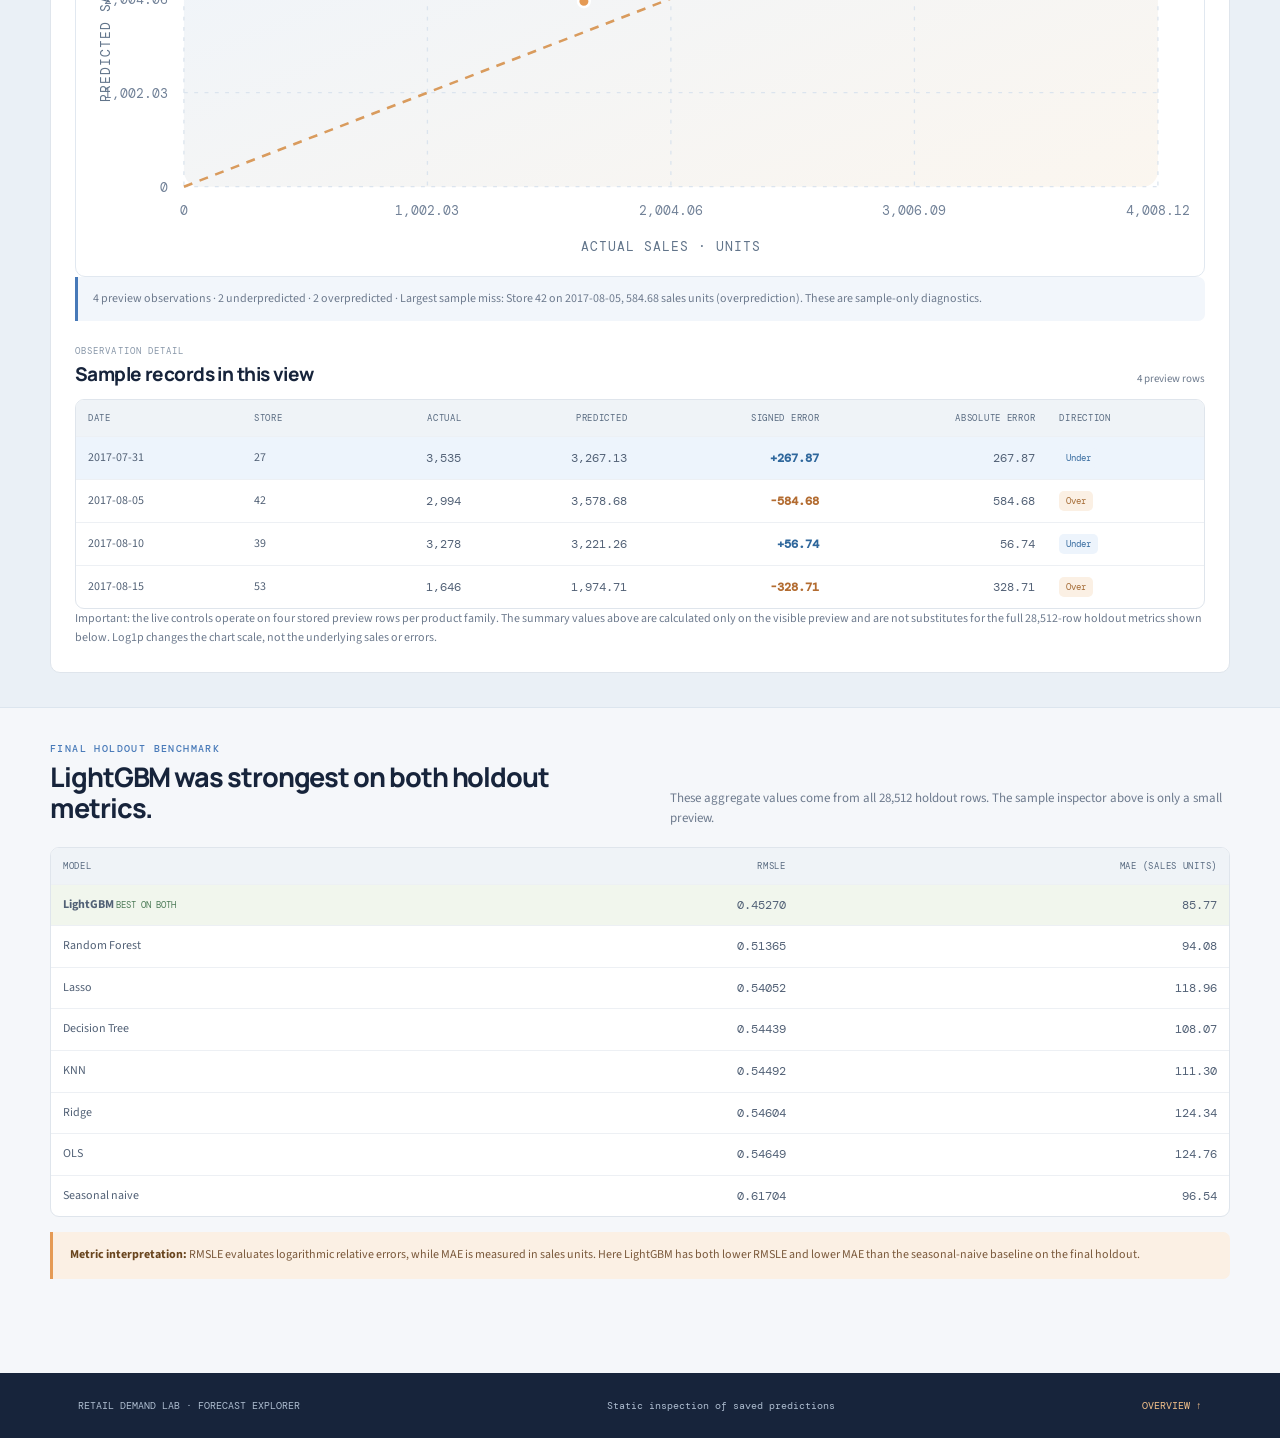
==== commit 24378a30: "Update ES 335 overview, defense and forecast explorer" ====
--- a/predictor/index.html
+++ b/predictor/index.html
@@ -1,7 +1,7 @@
 <!doctype html><html lang="en"><head><meta charset="utf-8"><meta name="viewport" content="width=device-width,initial-scale=1"><title>Forecast Explorer | Retail Demand Lab</title><link rel="stylesheet" href="../portal.css"></head><body data-page="predictor" data-base="../data">
 <header class="site-header"><div class="header-inner"><a class="brand" href="../"><span class="brand-mark">RD</span><span>RETAIL DEMAND LAB<small>ES 335 · MACHINE LEARNING</small></span></a><button class="menu-toggle" id="menuToggle">Menu</button><nav class="nav-links" id="navLinks"><a href="../">Overview</a><a href="../studio/">Data Studio</a><a class="active" href="./">Forecast Explorer</a><a href="../qna/">Oral Defense</a></nav></div></header>
 <main><section class="container page-hero"><div class="eyebrow">PAGE 03 / FORECAST EXPLORER</div><h1 class="page-title">Inspect a forecast.<br><em>Understand the miss.</em></h1><p class="lede">Explore saved LightGBM holdout predictions with interactive comparison views, error diagnostics, sample-level metrics and clickable observations.</p><div class="callout"><strong>What this page does:</strong> it inspects precomputed holdout predictions. It does not run a new LightGBM forecast from user-entered features. The trained model artifact and an inference service are not part of this static GitHub Pages deployment.</div></section>
-<section class="container section"><div class="section-head"><div><div class="eyebrow">SELECT A HOLDOUT OBSERVATION</div><h2>Choose a family, store and date.</h2></div><p>The preview is sampled from the executed notebook's exported 5,000-row holdout sample and contains four selected records per family. It is for interactive inspection, not complete statistical inference.</p></div><div class="card"><div class="control-row"><div class="control"><label for="predFamily">PRODUCT FAMILY</label><select id="predFamily"></select></div><div class="control"><label for="predStore">STORE</label><select id="predStore"></select></div><div class="control"><label for="predDate">HOLDOUT DATE</label><select id="predDate"></select></div><div class="control"><label for="predRecord">SAMPLED RECORD</label><select id="predRecord"></select></div></div><p id="predContext" class="small muted">Loading sample…</p><div class="detail-grid"><div class="detail"><span>ACTUAL SALES</span><strong id="predActual">—</strong></div><div class="detail"><span>LIGHTGBM PREDICTION</span><strong id="predValue">—</strong></div><div class="detail"><span>ABSOLUTE ERROR</span><strong id="predAbs">—</strong></div><div class="detail"><span>ABS LOG ERROR</span><strong id="predLog">—</strong></div></div><div style="display:flex;justify-content:space-between;gap:18px;align-items:center;flex-wrap:wrap;margin-top:18px"><div><div class="card-kicker">SIGNED DIFFERENCE · ACTUAL − PREDICTION</div><h3 style="font:700 24px var(--display);color:var(--navy);margin:4px 0" id="predGap">—</h3><p class="small muted" id="predInsight">—</p></div><span class="status" id="predStatus">—</span></div></div></section>
+<section class="container section"><div class="section-head"><div><div class="eyebrow">SELECT A HOLDOUT OBSERVATION</div><h2>Choose a family, store and date.</h2></div><p>The preview is sampled from the executed notebook's exported 5,000-row holdout sample and contains four selected records per family. It is for interactive inspection, not complete statistical inference.</p></div><div class="card"><div class="control-row"><div class="control"><label for="predFamily">PRODUCT FAMILY</label><select id="predFamily"></select></div><div class="control"><label for="predStore">STORE</label><select id="predStore"></select></div><div class="control"><label for="predDate">HOLDOUT DATE</label><select id="predDate"></select></div><input type="hidden" id="predRecord" value=""></div><p id="predContext" class="small muted">Loading sample…</p><p id="predLoadError" class="small muted" role="status" aria-live="polite"></p><div class="detail-grid"><div class="detail"><span>ACTUAL SALES</span><strong id="predActual">—</strong></div><div class="detail"><span>LIGHTGBM PREDICTION</span><strong id="predValue">—</strong></div><div class="detail"><span>ABSOLUTE ERROR</span><strong id="predAbs">—</strong></div><div class="detail"><span>ABS LOG ERROR</span><strong id="predLog">—</strong></div></div><div style="display:flex;justify-content:space-between;gap:18px;align-items:center;flex-wrap:wrap;margin-top:18px"><div><div class="card-kicker">SIGNED DIFFERENCE · ACTUAL − PREDICTION</div><h3 style="font:700 24px var(--display);color:var(--navy);margin:4px 0" id="predGap">—</h3><p class="small muted" id="predInsight">—</p></div><span class="status" id="predStatus">—</span></div></div></section>
 <section class="section-band"><div class="container section">
   <div class="section-head">
     <div><div class="eyebrow">INTERACTIVE DIAGNOSTICS</div><h2>See where the forecast misses.</h2></div>
@@ -32,4 +32,4 @@
   </div>
 </div></section>
 <section class="container section"><div class="section-head"><div><div class="eyebrow">FINAL HOLDOUT BENCHMARK</div><h2>LightGBM was strongest on both holdout metrics.</h2></div><p>These aggregate values come from all 28,512 holdout rows. The sample inspector above is only a small preview.</p></div><div class="table-wrap"><table><thead><tr><th>Model</th><th style="text-align:right">RMSLE</th><th style="text-align:right">MAE (sales units)</th></tr></thead><tbody><tr class="best-row"><td><strong>LightGBM</strong> <span class="best-tag">BEST ON BOTH</span></td><td class="num">0.45270</td><td class="num">85.77</td></tr><tr><td>Random Forest</td><td class="num">0.51365</td><td class="num">94.08</td></tr><tr><td>Lasso</td><td class="num">0.54052</td><td class="num">118.96</td></tr><tr><td>Decision Tree</td><td class="num">0.54439</td><td class="num">108.07</td></tr><tr><td>KNN</td><td class="num">0.54492</td><td class="num">111.30</td></tr><tr><td>Ridge</td><td class="num">0.54604</td><td class="num">124.34</td></tr><tr><td>OLS</td><td class="num">0.54649</td><td class="num">124.76</td></tr><tr><td>Seasonal naive</td><td class="num">0.61704</td><td class="num">96.54</td></tr></tbody></table></div><div class="callout"><strong>Metric interpretation:</strong> RMSLE evaluates logarithmic relative errors, while MAE is measured in sales units. Here LightGBM has both lower RMSLE and lower MAE than the seasonal-naive baseline on the final holdout.</div></section></main>
-<footer class="footer"><div class="footer-inner"><span>RETAIL DEMAND LAB · FORECAST EXPLORER</span><span>Static inspection of saved predictions</span><a href="../">OVERVIEW ↑</a></div></footer><script src="../portal.js"></script></body></html>+<footer class="footer"><div class="footer-inner"><span>RETAIL DEMAND LAB · FORECAST EXPLORER</span><span>Static inspection of saved predictions</span><a href="../">OVERVIEW ↑</a></div></footer><script type="application/json" id="predictorData">{"note":"Four records per family selected at evenly spaced date positions within the exported 5,000-row holdout prediction sample. This is a diagnostic preview, not the full holdout or a live prediction service.","rows":[["2017-07-31",3,"AUTOMOTIVE",8.0,8.811483508783494],["2017-08-05",15,"AUTOMOTIVE",4.0,3.4820609112131624],["2017-08-10",47,"AUTOMOTIVE",17.0,12.413349922468973],["2017-08-15",48,"AUTOMOTIVE",6.0,10.235057636366712],["2017-07-31",7,"BABY CARE",0.0,0.0974838255853667],["2017-08-05",51,"BABY CARE",0.0,0.0192271190971954],["2017-08-10",13,"BABY CARE",0.0,0.0],["2017-08-15",50,"BABY CARE",0.0,0.0],["2017-07-31",7,"BEAUTY",3.0,3.5808993807417604],["2017-08-05",33,"BEAUTY",5.0,1.3410964831284091],["2017-08-11",19,"BEAUTY",2.0,3.761684635002743],["2017-08-15",54,"BEAUTY",0.0,1.0338701846233391],["2017-07-31",27,"BEVERAGES",3535.0,3267.127929856188],["2017-08-05",42,"BEVERAGES",2994.0,3578.681810826888],["2017-08-10",39,"BEVERAGES",3278.0,3221.26085605733],["2017-08-15",53,"BEVERAGES",1646.0,1974.7144759236871],["2017-07-31",15,"BOOKS",0.0,0.0],["2017-08-03",47,"BOOKS",0.0,0.4424879340011776],["2017-08-09",47,"BOOKS",0.0,0.2786532604498618],["2017-08-15",47,"BOOKS",0.0,0.3880682408140176],["2017-07-31",4,"BREAD/BAKERY",427.895,370.85088086236016],["2017-08-04",51,"BREAD/BAKERY",894.953,901.2109864939598],["2017-08-10",41,"BREAD/BAKERY",396.635,402.3705135024845],["2017-08-15",51,"BREAD/BAKERY",704.801,851.5483250899615],["2017-07-31",1,"CELEBRATION",3.0,16.142845773433496],["2017-08-05",44,"CELEBRATION",22.0,44.0905223442968],["2017-08-11",12,"CELEBRATION",66.0,7.962095136560582],["2017-08-15",52,"CELEBRATION",15.0,8.173923533190246],["2017-07-31",2,"CLEANING",910.0,949.181051911748],["2017-08-05",16,"CLEANING",895.0,1128.6815779891622],["2017-08-10",51,"CLEANING",823.0,1206.055852267994],["2017-08-15",45,"CLEANING",2071.0,2402.728535342244],["2017-07-31",5,"DAIRY",592.0,560.0433103398545],["2017-08-06",11,"DAIRY",787.0,875.1272580161201],["2017-08-11",18,"DAIRY",447.0,562.7338712602977],["2017-08-15",53,"DAIRY",431.0,526.9724232854287],["2017-07-31",1,"DELI",189.11,145.27509023870957],["2017-08-04",7,"DELI",246.206,243.676059493554],["2017-08-09",31,"DELI",185.141,214.45787006846123],["2017-08-15",20,"DELI",658.019,554.1509053740289],["2017-07-31",9,"EGGS",355.0,225.31376433065185],["2017-08-04",36,"EGGS",101.0,152.96804799859171],["2017-08-10",34,"EGGS",147.0,125.83266039686602],["2017-08-15",53,"EGGS",74.0,70.67946198649956],["2017-07-31",9,"FROZEN FOODS",74.0,84.40318068440001],["2017-08-04",46,"FROZEN FOODS",248.145,223.2017177372152],["2017-08-10",41,"FROZEN FOODS",130.0,115.34144459271992],["2017-08-15",46,"FROZEN FOODS",217.0,202.83158568577105],["2017-07-31",9,"GROCERY I",7676.711,7428.612764313121],["2017-08-06",35,"GROCERY I",2118.0,2227.5802809336324],["2017-08-10",44,"GROCERY I",7097.0,7210.946757900658],["2017-08-15",45,"GROCERY I",9287.0,6859.018233269725],["2017-07-31",1,"GROCERY II",11.0,24.05480476383714],["2017-08-06",7,"GROCERY II",25.0,39.21549519007496],["2017-08-11",33,"GROCERY II",5.0,3.2240114591650704],["2017-08-15",52,"GROCERY II",30.0,46.399545960760726],["2017-07-31",2,"HARDWARE",5.0,1.0009435023640143],["2017-08-05",23,"HARDWARE",1.0,0.4703891893102975],["2017-08-10",6,"HARDWARE",2.0,1.558504956197485],["2017-08-15",54,"HARDWARE",0.0,0.7212806489689363],["2017-07-31",17,"HOME AND KITCHEN I",28.0,19.3000472941899],["2017-08-06",8,"HOME AND KITCHEN I",40.0,46.03231622446312],["2017-08-11",25,"HOME AND KITCHEN I",61.0,17.1140517334351],["2017-08-15",51,"HOME AND KITCHEN I",32.0,30.9640054309323],["2017-07-31",9,"HOME AND KITCHEN II",35.0,32.48867142145052],["2017-08-05",12,"HOME AND KITCHEN II",23.0,23.20248117757081],["2017-08-10",19,"HOME AND KITCHEN II",5.0,8.392061564339503],["2017-08-15",51,"HOME AND KITCHEN II",24.0,34.060696014577545],["2017-07-31",14,"HOME APPLIANCES",0.0,0.0946656871831222],["2017-08-05",52,"HOME APPLIANCES",1.0,0.513754076003083],["2017-08-10",10,"HOME APPLIANCES",0.0,0.0530276643382168],["2017-08-15",54,"HOME APPLIANCES",0.0,0.1357125212654658],["2017-07-31",1,"HOME CARE",227.0,186.1216790850136],["2017-08-05",20,"HOME CARE",486.0,473.7652951828921],["2017-08-09",46,"HOME CARE",452.0,565.9693358521203],["2017-08-15",50,"HOME CARE",303.0,453.3545280400924],["2017-07-31",4,"LADIESWEAR",15.0,16.881168350065856],["2017-08-05",49,"LADIESWEAR",21.0,34.81807193799523],["2017-08-11",2,"LADIESWEAR",14.0,22.341050061803124],["2017-08-15",48,"LADIESWEAR",34.0,21.489997502008453],["2017-07-31",6,"LAWN AND GARDEN",18.0,13.710117229674886],["2017-08-05",23,"LAWN AND GARDEN",4.0,2.2358943090374903],["2017-08-10",11,"LAWN AND GARDEN",0.0,1.5509590446724466],["2017-08-15",53,"LAWN AND GARDEN",13.0,10.692133838919698],["2017-07-31",9,"LINGERIE",12.0,5.309802024169627],["2017-08-05",20,"LINGERIE",0.0,5.15731368188249],["2017-08-10",25,"LINGERIE",3.0,2.2450560571031617],["2017-08-15",52,"LINGERIE",6.0,4.16263886510771],["2017-07-31",2,"LIQUOR,WINE,BEER",37.0,66.68535436898566],["2017-08-04",47,"LIQUOR,WINE,BEER",337.0,204.5119143761383],["2017-08-10",13,"LIQUOR,WINE,BEER",44.0,32.571696421815176],["2017-08-15",52,"LIQUOR,WINE,BEER",171.0,175.2939968009444],["2017-07-31",2,"MAGAZINES",9.0,5.556860715965174],["2017-08-06",6,"MAGAZINES",11.0,9.419391548365091],["2017-08-11",7,"MAGAZINES",29.0,13.77900106471081],["2017-08-15",53,"MAGAZINES",5.0,3.081916790538733],["2017-07-31",4,"MEATS",317.109,298.63262237844486],["2017-08-05",34,"MEATS",182.963,201.7291168431407],["2017-08-11",44,"MEATS",1435.457,1254.4422776739402],["2017-08-15",54,"MEATS",57.842,46.54848125424925],["2017-07-31",2,"PERSONAL CARE",268.0,246.4824989437005],["2017-08-05",25,"PERSONAL CARE",134.0,118.85139237968934],["2017-08-10",25,"PERSONAL CARE",119.0,93.76499701664396],["2017-08-15",51,"PERSONAL CARE",234.0,263.38614964050225],["2017-07-31",5,"PET SUPPLIES",5.0,2.9111106241718967],["2017-08-05",9,"PET SUPPLIES",8.0,8.996139060756219],["2017-08-10",54,"PET SUPPLIES",0.0,0.2857633391869021],["2017-08-15",44,"PET SUPPLIES",26.0,31.541064423278087],["2017-07-31",2,"PLAYERS AND ELECTRONICS",6.0,7.760928557043221],["2017-08-04",44,"PLAYERS AND ELECTRONICS",39.0,33.200945148732075],["2017-08-10",16,"PLAYERS AND ELECTRONICS",3.0,1.3071981614358588],["2017-08-15",36,"PLAYERS AND ELECTRONICS",4.0,3.4857262158840614],["2017-07-31",7,"POULTRY",695.052,617.6047221682677],["2017-08-05",14,"POULTRY",194.482,114.6618394551412],["2017-08-10",39,"POULTRY",232.954,190.11872374410697],["2017-08-15",44,"POULTRY",909.194,961.2485601674946],["2017-07-31",8,"PREPARED FOODS",156.799,137.10458151082045],["2017-08-05",47,"PREPARED FOODS",304.268,300.6423773037313],["2017-08-10",46,"PREPARED FOODS",108.162,116.53657927919144],["2017-08-15",46,"PREPARED FOODS",95.588,122.08003059018448],["2017-07-31",1,"PRODUCE",2603.372,2401.0508441701645],["2017-08-04",41,"PRODUCE",1805.97,2182.2712164533773],["2017-08-11",17,"PRODUCE",1408.649,1429.2369722317706],["2017-08-15",52,"PRODUCE",3803.368,4362.203773574599],["2017-07-31",15,"SCHOOL AND OFFICE SUPPLIES",0.0,0.0],["2017-08-05",40,"SCHOOL AND OFFICE SUPPLIES",0.0,0.0262243990685226],["2017-08-11",10,"SCHOOL AND OFFICE SUPPLIES",0.0,0.107487227748672],["2017-08-15",49,"SCHOOL AND OFFICE SUPPLIES",192.0,354.9263403058413],["2017-07-31",1,"SEAFOOD",25.119,23.138890247385078],["2017-08-06",36,"SEAFOOD",0.0,0.8155874329959278],["2017-08-11",33,"SEAFOOD",1.0,0.5986701928212572],["2017-08-15",49,"SEAFOOD",56.842003,66.34712007678966]]}</script><script src="../portal.js?v=es335-rubric-20261117-1"></script></body></html>
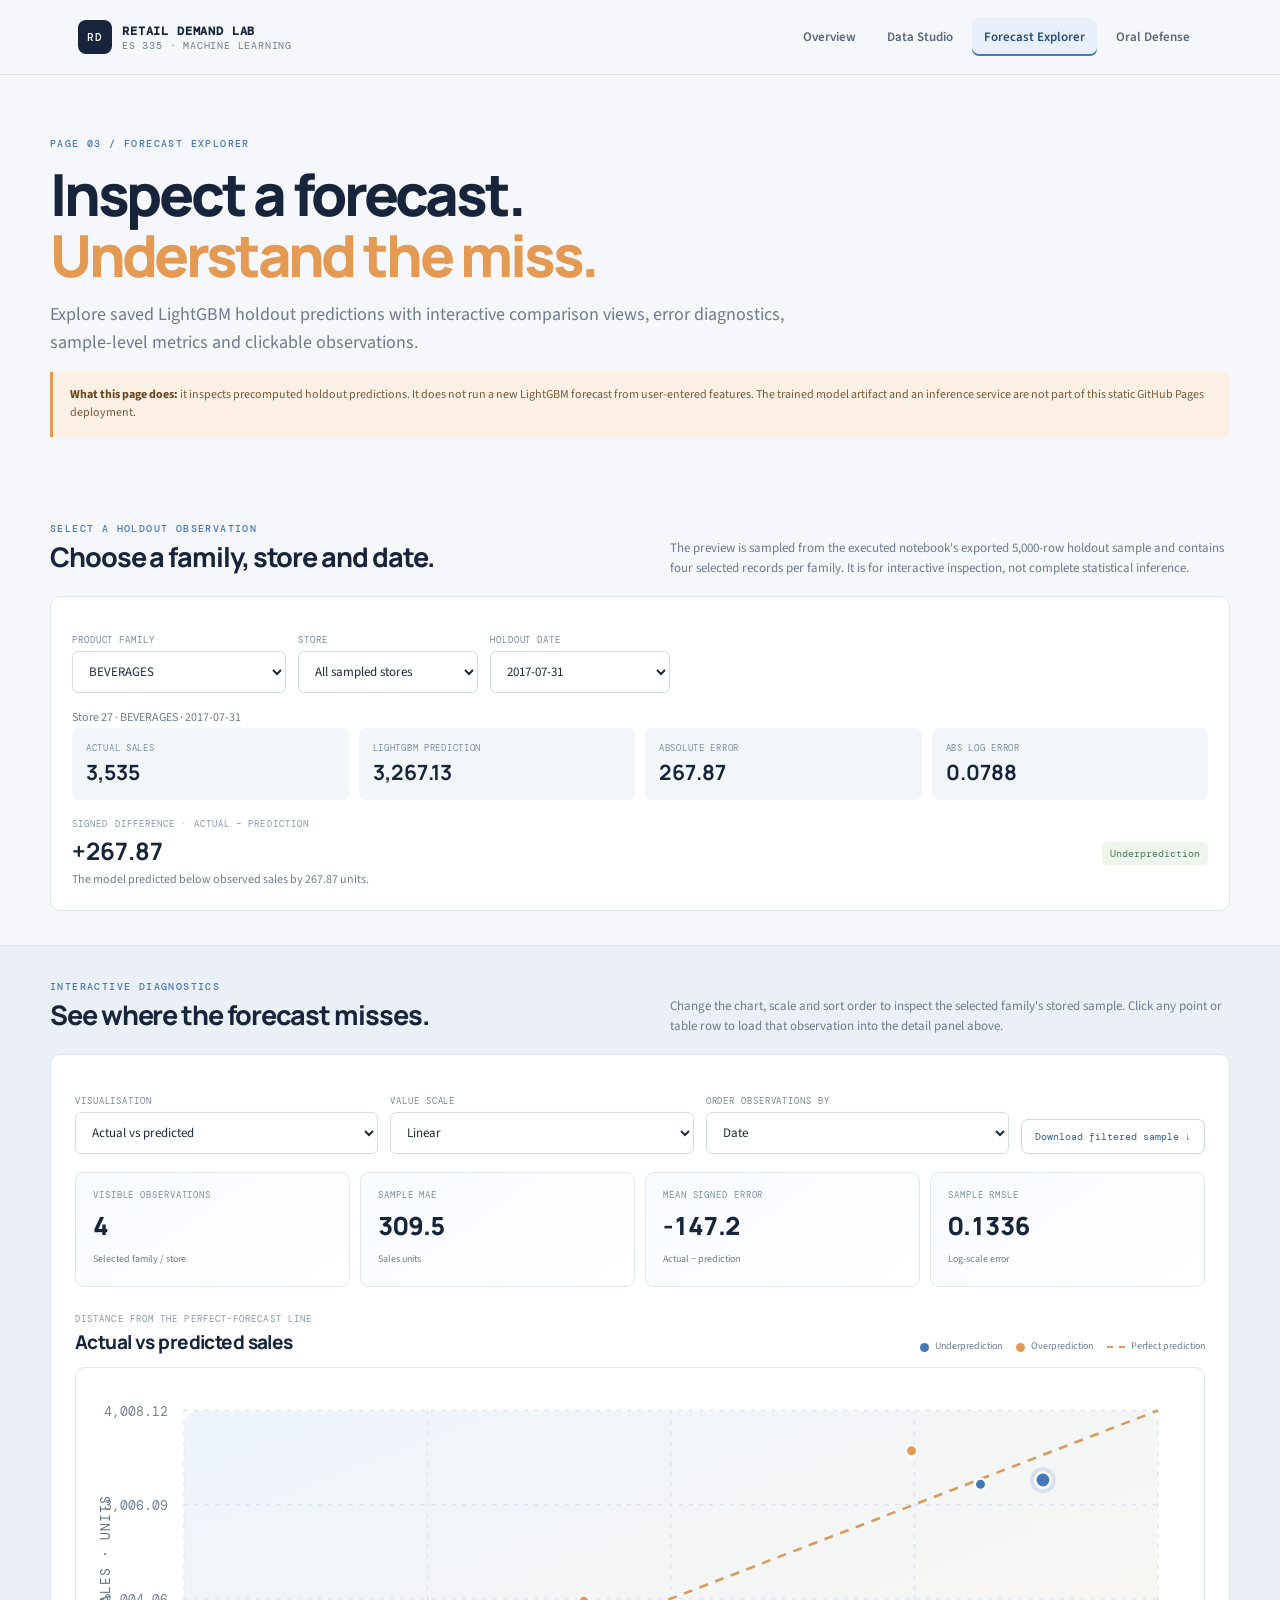
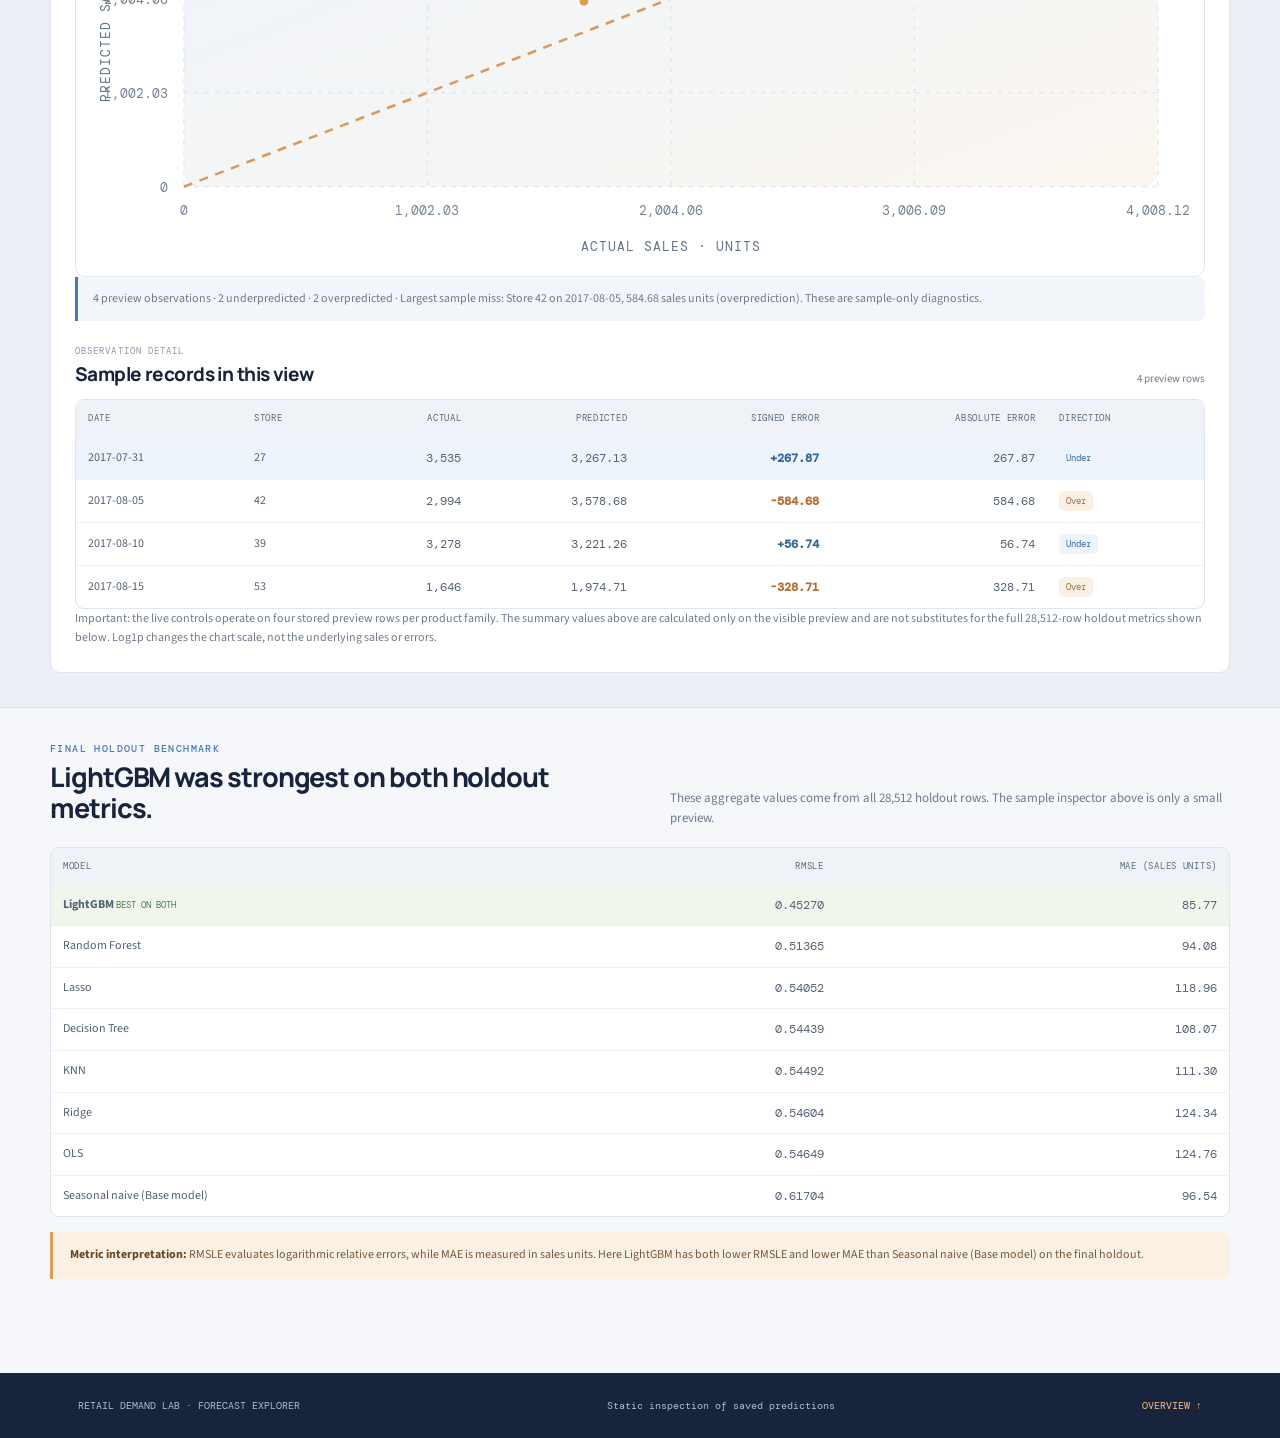
==== commit 51e709e7: "Label Seasonal naive as the base model in Forecast Explorer" ====
--- a/predictor/index.html
+++ b/predictor/index.html
@@ -31,5 +31,5 @@
     <p class="forecast-note">Important: the live controls operate on four stored preview rows per product family. The summary values above are calculated only on the visible preview and are not substitutes for the full 28,512-row holdout metrics shown below. Log1p changes the chart scale, not the underlying sales or errors.</p>
   </div>
 </div></section>
-<section class="container section"><div class="section-head"><div><div class="eyebrow">FINAL HOLDOUT BENCHMARK</div><h2>LightGBM was strongest on both holdout metrics.</h2></div><p>These aggregate values come from all 28,512 holdout rows. The sample inspector above is only a small preview.</p></div><div class="table-wrap"><table><thead><tr><th>Model</th><th style="text-align:right">RMSLE</th><th style="text-align:right">MAE (sales units)</th></tr></thead><tbody><tr class="best-row"><td><strong>LightGBM</strong> <span class="best-tag">BEST ON BOTH</span></td><td class="num">0.45270</td><td class="num">85.77</td></tr><tr><td>Random Forest</td><td class="num">0.51365</td><td class="num">94.08</td></tr><tr><td>Lasso</td><td class="num">0.54052</td><td class="num">118.96</td></tr><tr><td>Decision Tree</td><td class="num">0.54439</td><td class="num">108.07</td></tr><tr><td>KNN</td><td class="num">0.54492</td><td class="num">111.30</td></tr><tr><td>Ridge</td><td class="num">0.54604</td><td class="num">124.34</td></tr><tr><td>OLS</td><td class="num">0.54649</td><td class="num">124.76</td></tr><tr><td>Seasonal naive</td><td class="num">0.61704</td><td class="num">96.54</td></tr></tbody></table></div><div class="callout"><strong>Metric interpretation:</strong> RMSLE evaluates logarithmic relative errors, while MAE is measured in sales units. Here LightGBM has both lower RMSLE and lower MAE than the seasonal-naive baseline on the final holdout.</div></section></main>
+<section class="container section"><div class="section-head"><div><div class="eyebrow">FINAL HOLDOUT BENCHMARK</div><h2>LightGBM was strongest on both holdout metrics.</h2></div><p>These aggregate values come from all 28,512 holdout rows. The sample inspector above is only a small preview.</p></div><div class="table-wrap"><table><thead><tr><th>Model</th><th style="text-align:right">RMSLE</th><th style="text-align:right">MAE (sales units)</th></tr></thead><tbody><tr class="best-row"><td><strong>LightGBM</strong> <span class="best-tag">BEST ON BOTH</span></td><td class="num">0.45270</td><td class="num">85.77</td></tr><tr><td>Random Forest</td><td class="num">0.51365</td><td class="num">94.08</td></tr><tr><td>Lasso</td><td class="num">0.54052</td><td class="num">118.96</td></tr><tr><td>Decision Tree</td><td class="num">0.54439</td><td class="num">108.07</td></tr><tr><td>KNN</td><td class="num">0.54492</td><td class="num">111.30</td></tr><tr><td>Ridge</td><td class="num">0.54604</td><td class="num">124.34</td></tr><tr><td>OLS</td><td class="num">0.54649</td><td class="num">124.76</td></tr><tr><td>Seasonal naive (Base model)</td><td class="num">0.61704</td><td class="num">96.54</td></tr></tbody></table></div><div class="callout"><strong>Metric interpretation:</strong> RMSLE evaluates logarithmic relative errors, while MAE is measured in sales units. Here LightGBM has both lower RMSLE and lower MAE than Seasonal naive (Base model) on the final holdout.</div></section></main>
 <footer class="footer"><div class="footer-inner"><span>RETAIL DEMAND LAB · FORECAST EXPLORER</span><span>Static inspection of saved predictions</span><a href="../">OVERVIEW ↑</a></div></footer><script type="application/json" id="predictorData">{"note":"Four records per family selected at evenly spaced date positions within the exported 5,000-row holdout prediction sample. This is a diagnostic preview, not the full holdout or a live prediction service.","rows":[["2017-07-31",3,"AUTOMOTIVE",8.0,8.811483508783494],["2017-08-05",15,"AUTOMOTIVE",4.0,3.4820609112131624],["2017-08-10",47,"AUTOMOTIVE",17.0,12.413349922468973],["2017-08-15",48,"AUTOMOTIVE",6.0,10.235057636366712],["2017-07-31",7,"BABY CARE",0.0,0.0974838255853667],["2017-08-05",51,"BABY CARE",0.0,0.0192271190971954],["2017-08-10",13,"BABY CARE",0.0,0.0],["2017-08-15",50,"BABY CARE",0.0,0.0],["2017-07-31",7,"BEAUTY",3.0,3.5808993807417604],["2017-08-05",33,"BEAUTY",5.0,1.3410964831284091],["2017-08-11",19,"BEAUTY",2.0,3.761684635002743],["2017-08-15",54,"BEAUTY",0.0,1.0338701846233391],["2017-07-31",27,"BEVERAGES",3535.0,3267.127929856188],["2017-08-05",42,"BEVERAGES",2994.0,3578.681810826888],["2017-08-10",39,"BEVERAGES",3278.0,3221.26085605733],["2017-08-15",53,"BEVERAGES",1646.0,1974.7144759236871],["2017-07-31",15,"BOOKS",0.0,0.0],["2017-08-03",47,"BOOKS",0.0,0.4424879340011776],["2017-08-09",47,"BOOKS",0.0,0.2786532604498618],["2017-08-15",47,"BOOKS",0.0,0.3880682408140176],["2017-07-31",4,"BREAD/BAKERY",427.895,370.85088086236016],["2017-08-04",51,"BREAD/BAKERY",894.953,901.2109864939598],["2017-08-10",41,"BREAD/BAKERY",396.635,402.3705135024845],["2017-08-15",51,"BREAD/BAKERY",704.801,851.5483250899615],["2017-07-31",1,"CELEBRATION",3.0,16.142845773433496],["2017-08-05",44,"CELEBRATION",22.0,44.0905223442968],["2017-08-11",12,"CELEBRATION",66.0,7.962095136560582],["2017-08-15",52,"CELEBRATION",15.0,8.173923533190246],["2017-07-31",2,"CLEANING",910.0,949.181051911748],["2017-08-05",16,"CLEANING",895.0,1128.6815779891622],["2017-08-10",51,"CLEANING",823.0,1206.055852267994],["2017-08-15",45,"CLEANING",2071.0,2402.728535342244],["2017-07-31",5,"DAIRY",592.0,560.0433103398545],["2017-08-06",11,"DAIRY",787.0,875.1272580161201],["2017-08-11",18,"DAIRY",447.0,562.7338712602977],["2017-08-15",53,"DAIRY",431.0,526.9724232854287],["2017-07-31",1,"DELI",189.11,145.27509023870957],["2017-08-04",7,"DELI",246.206,243.676059493554],["2017-08-09",31,"DELI",185.141,214.45787006846123],["2017-08-15",20,"DELI",658.019,554.1509053740289],["2017-07-31",9,"EGGS",355.0,225.31376433065185],["2017-08-04",36,"EGGS",101.0,152.96804799859171],["2017-08-10",34,"EGGS",147.0,125.83266039686602],["2017-08-15",53,"EGGS",74.0,70.67946198649956],["2017-07-31",9,"FROZEN FOODS",74.0,84.40318068440001],["2017-08-04",46,"FROZEN FOODS",248.145,223.2017177372152],["2017-08-10",41,"FROZEN FOODS",130.0,115.34144459271992],["2017-08-15",46,"FROZEN FOODS",217.0,202.83158568577105],["2017-07-31",9,"GROCERY I",7676.711,7428.612764313121],["2017-08-06",35,"GROCERY I",2118.0,2227.5802809336324],["2017-08-10",44,"GROCERY I",7097.0,7210.946757900658],["2017-08-15",45,"GROCERY I",9287.0,6859.018233269725],["2017-07-31",1,"GROCERY II",11.0,24.05480476383714],["2017-08-06",7,"GROCERY II",25.0,39.21549519007496],["2017-08-11",33,"GROCERY II",5.0,3.2240114591650704],["2017-08-15",52,"GROCERY II",30.0,46.399545960760726],["2017-07-31",2,"HARDWARE",5.0,1.0009435023640143],["2017-08-05",23,"HARDWARE",1.0,0.4703891893102975],["2017-08-10",6,"HARDWARE",2.0,1.558504956197485],["2017-08-15",54,"HARDWARE",0.0,0.7212806489689363],["2017-07-31",17,"HOME AND KITCHEN I",28.0,19.3000472941899],["2017-08-06",8,"HOME AND KITCHEN I",40.0,46.03231622446312],["2017-08-11",25,"HOME AND KITCHEN I",61.0,17.1140517334351],["2017-08-15",51,"HOME AND KITCHEN I",32.0,30.9640054309323],["2017-07-31",9,"HOME AND KITCHEN II",35.0,32.48867142145052],["2017-08-05",12,"HOME AND KITCHEN II",23.0,23.20248117757081],["2017-08-10",19,"HOME AND KITCHEN II",5.0,8.392061564339503],["2017-08-15",51,"HOME AND KITCHEN II",24.0,34.060696014577545],["2017-07-31",14,"HOME APPLIANCES",0.0,0.0946656871831222],["2017-08-05",52,"HOME APPLIANCES",1.0,0.513754076003083],["2017-08-10",10,"HOME APPLIANCES",0.0,0.0530276643382168],["2017-08-15",54,"HOME APPLIANCES",0.0,0.1357125212654658],["2017-07-31",1,"HOME CARE",227.0,186.1216790850136],["2017-08-05",20,"HOME CARE",486.0,473.7652951828921],["2017-08-09",46,"HOME CARE",452.0,565.9693358521203],["2017-08-15",50,"HOME CARE",303.0,453.3545280400924],["2017-07-31",4,"LADIESWEAR",15.0,16.881168350065856],["2017-08-05",49,"LADIESWEAR",21.0,34.81807193799523],["2017-08-11",2,"LADIESWEAR",14.0,22.341050061803124],["2017-08-15",48,"LADIESWEAR",34.0,21.489997502008453],["2017-07-31",6,"LAWN AND GARDEN",18.0,13.710117229674886],["2017-08-05",23,"LAWN AND GARDEN",4.0,2.2358943090374903],["2017-08-10",11,"LAWN AND GARDEN",0.0,1.5509590446724466],["2017-08-15",53,"LAWN AND GARDEN",13.0,10.692133838919698],["2017-07-31",9,"LINGERIE",12.0,5.309802024169627],["2017-08-05",20,"LINGERIE",0.0,5.15731368188249],["2017-08-10",25,"LINGERIE",3.0,2.2450560571031617],["2017-08-15",52,"LINGERIE",6.0,4.16263886510771],["2017-07-31",2,"LIQUOR,WINE,BEER",37.0,66.68535436898566],["2017-08-04",47,"LIQUOR,WINE,BEER",337.0,204.5119143761383],["2017-08-10",13,"LIQUOR,WINE,BEER",44.0,32.571696421815176],["2017-08-15",52,"LIQUOR,WINE,BEER",171.0,175.2939968009444],["2017-07-31",2,"MAGAZINES",9.0,5.556860715965174],["2017-08-06",6,"MAGAZINES",11.0,9.419391548365091],["2017-08-11",7,"MAGAZINES",29.0,13.77900106471081],["2017-08-15",53,"MAGAZINES",5.0,3.081916790538733],["2017-07-31",4,"MEATS",317.109,298.63262237844486],["2017-08-05",34,"MEATS",182.963,201.7291168431407],["2017-08-11",44,"MEATS",1435.457,1254.4422776739402],["2017-08-15",54,"MEATS",57.842,46.54848125424925],["2017-07-31",2,"PERSONAL CARE",268.0,246.4824989437005],["2017-08-05",25,"PERSONAL CARE",134.0,118.85139237968934],["2017-08-10",25,"PERSONAL CARE",119.0,93.76499701664396],["2017-08-15",51,"PERSONAL CARE",234.0,263.38614964050225],["2017-07-31",5,"PET SUPPLIES",5.0,2.9111106241718967],["2017-08-05",9,"PET SUPPLIES",8.0,8.996139060756219],["2017-08-10",54,"PET SUPPLIES",0.0,0.2857633391869021],["2017-08-15",44,"PET SUPPLIES",26.0,31.541064423278087],["2017-07-31",2,"PLAYERS AND ELECTRONICS",6.0,7.760928557043221],["2017-08-04",44,"PLAYERS AND ELECTRONICS",39.0,33.200945148732075],["2017-08-10",16,"PLAYERS AND ELECTRONICS",3.0,1.3071981614358588],["2017-08-15",36,"PLAYERS AND ELECTRONICS",4.0,3.4857262158840614],["2017-07-31",7,"POULTRY",695.052,617.6047221682677],["2017-08-05",14,"POULTRY",194.482,114.6618394551412],["2017-08-10",39,"POULTRY",232.954,190.11872374410697],["2017-08-15",44,"POULTRY",909.194,961.2485601674946],["2017-07-31",8,"PREPARED FOODS",156.799,137.10458151082045],["2017-08-05",47,"PREPARED FOODS",304.268,300.6423773037313],["2017-08-10",46,"PREPARED FOODS",108.162,116.53657927919144],["2017-08-15",46,"PREPARED FOODS",95.588,122.08003059018448],["2017-07-31",1,"PRODUCE",2603.372,2401.0508441701645],["2017-08-04",41,"PRODUCE",1805.97,2182.2712164533773],["2017-08-11",17,"PRODUCE",1408.649,1429.2369722317706],["2017-08-15",52,"PRODUCE",3803.368,4362.203773574599],["2017-07-31",15,"SCHOOL AND OFFICE SUPPLIES",0.0,0.0],["2017-08-05",40,"SCHOOL AND OFFICE SUPPLIES",0.0,0.0262243990685226],["2017-08-11",10,"SCHOOL AND OFFICE SUPPLIES",0.0,0.107487227748672],["2017-08-15",49,"SCHOOL AND OFFICE SUPPLIES",192.0,354.9263403058413],["2017-07-31",1,"SEAFOOD",25.119,23.138890247385078],["2017-08-06",36,"SEAFOOD",0.0,0.8155874329959278],["2017-08-11",33,"SEAFOOD",1.0,0.5986701928212572],["2017-08-15",49,"SEAFOOD",56.842003,66.34712007678966]]}</script><script src="../portal.js?v=es335-rubric-20261117-1"></script></body></html>
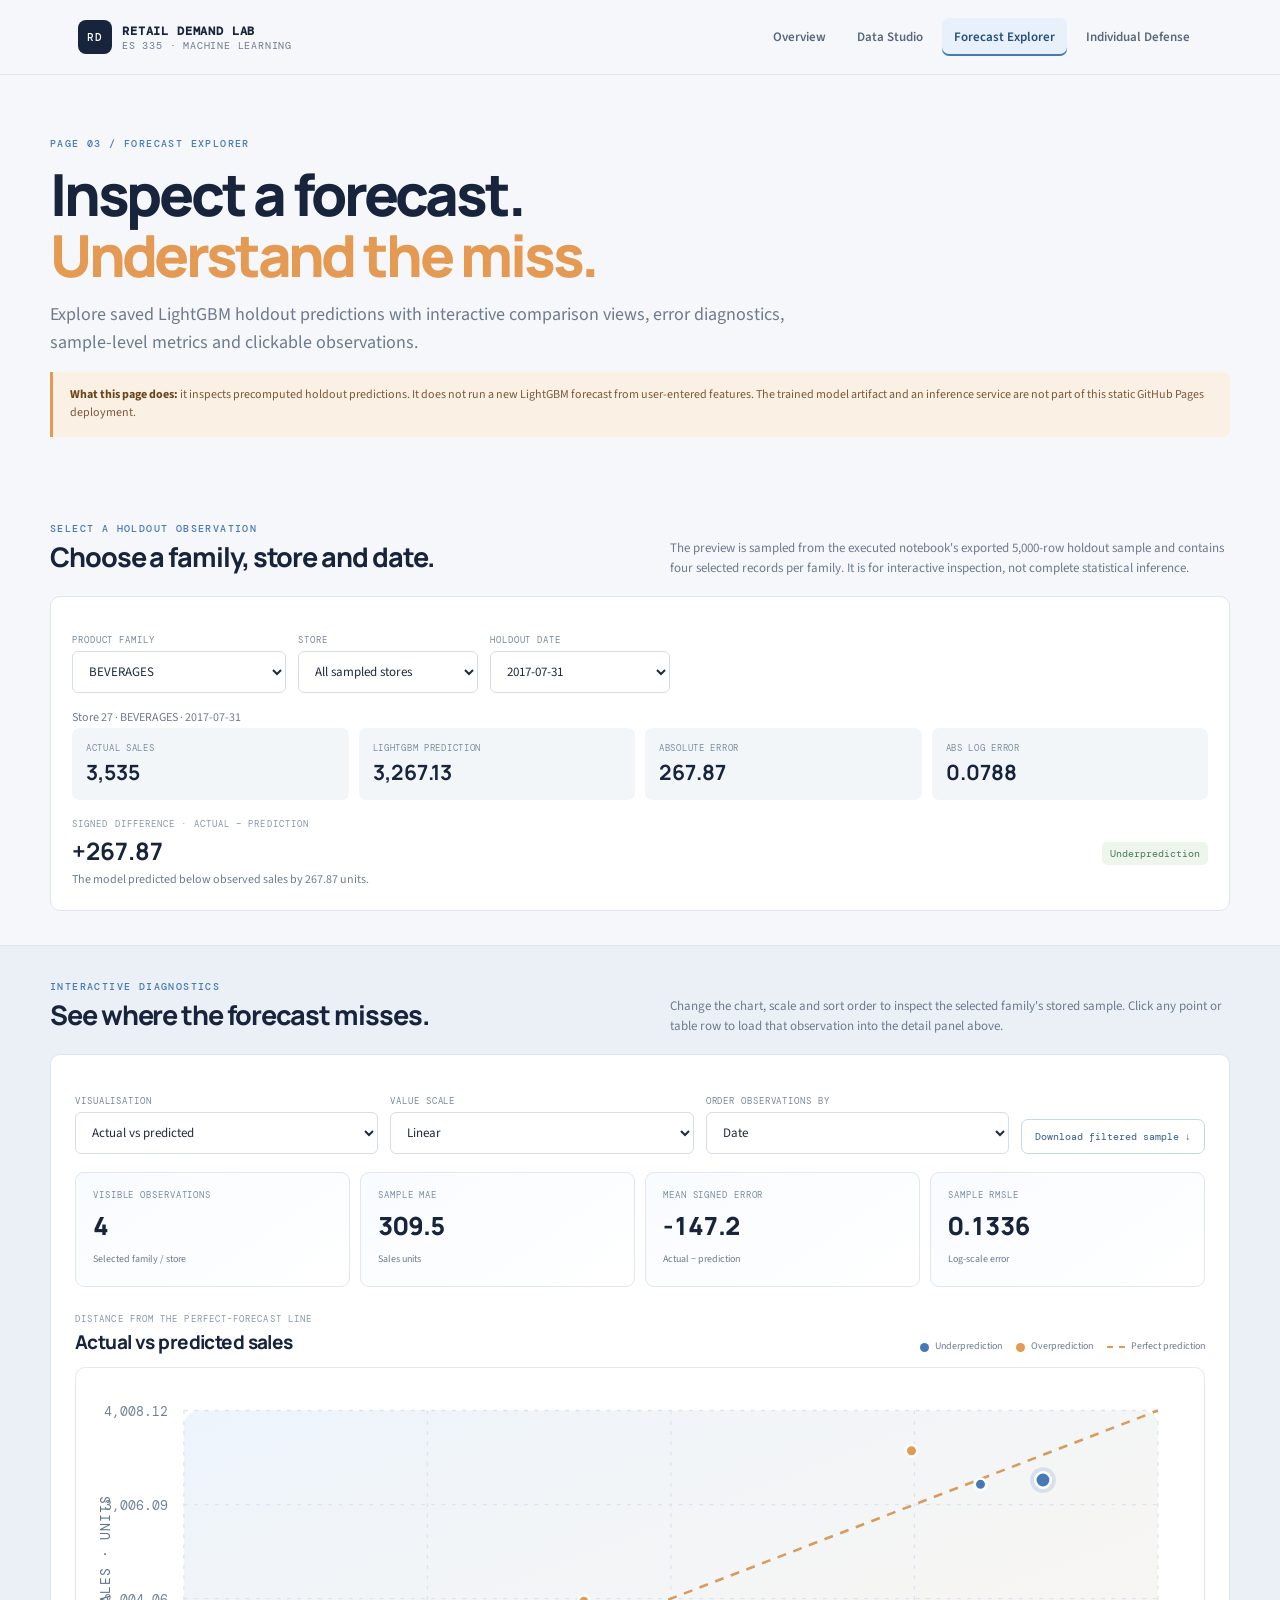
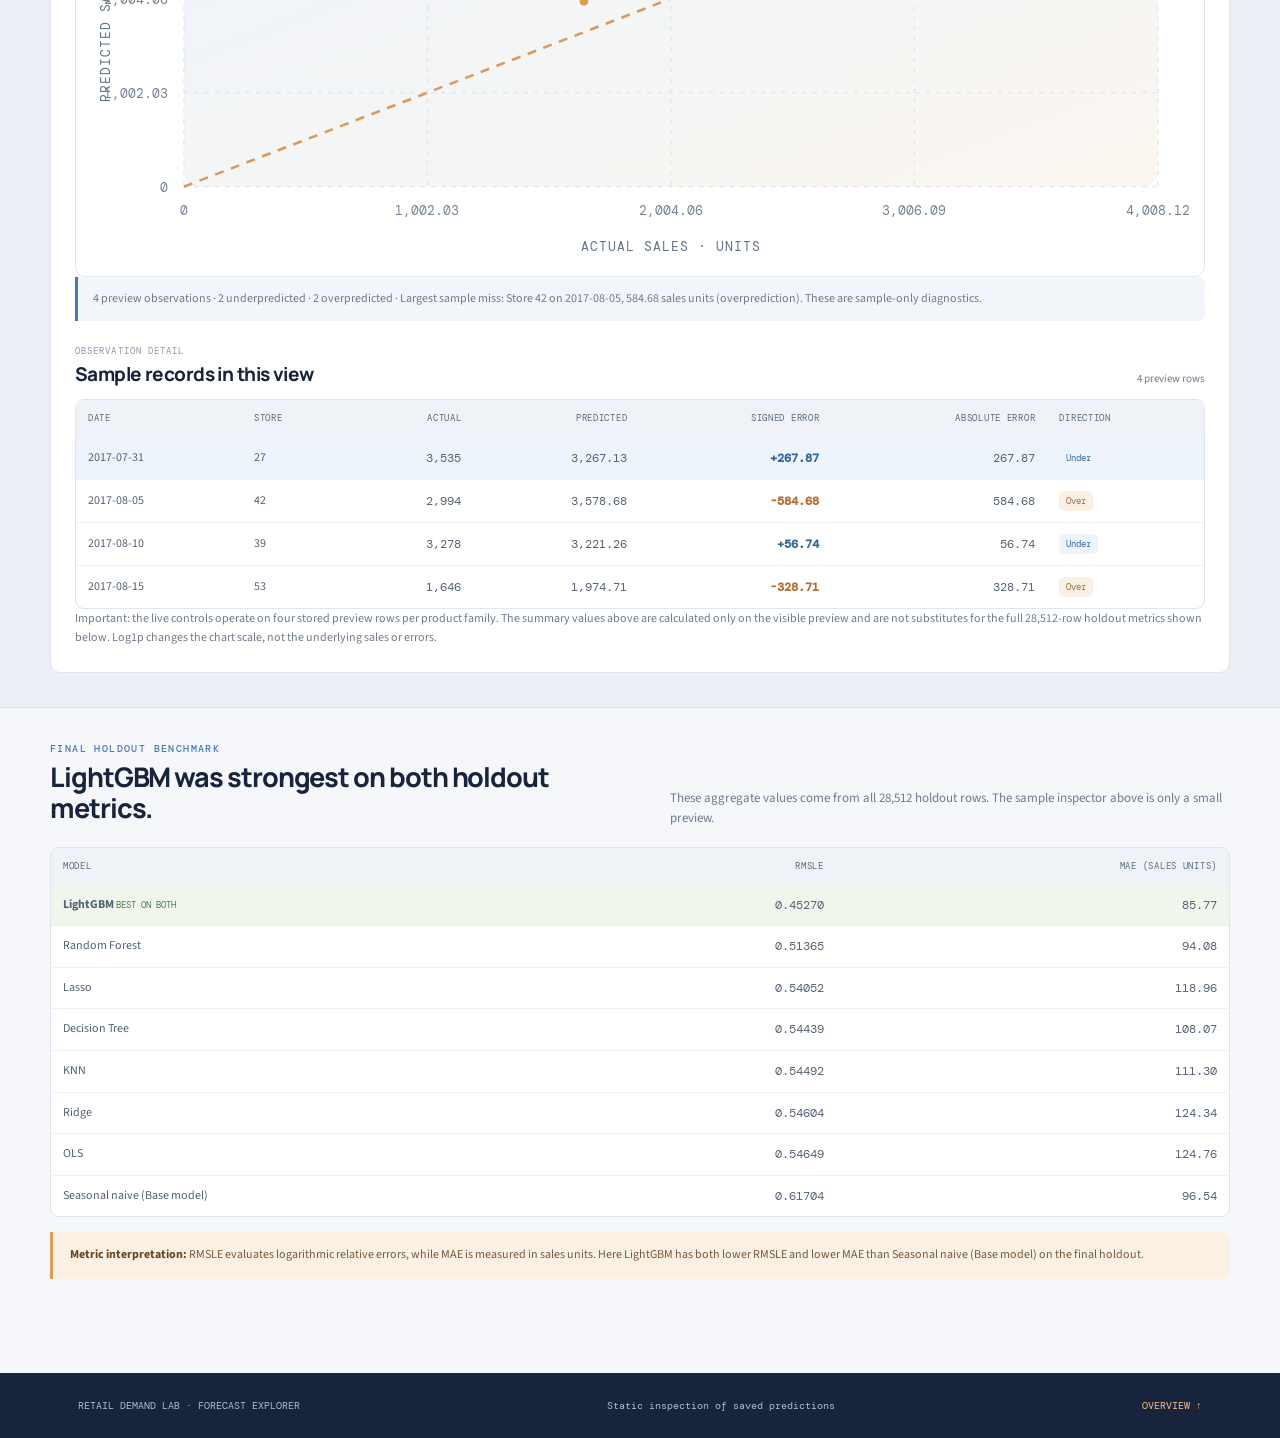
==== commit c7e83ce7: "Rename site navigation to Individual Defense" ====
--- a/predictor/index.html
+++ b/predictor/index.html
@@ -1,5 +1,5 @@
 <!doctype html><html lang="en"><head><meta charset="utf-8"><meta name="viewport" content="width=device-width,initial-scale=1"><title>Forecast Explorer | Retail Demand Lab</title><link rel="stylesheet" href="../portal.css"></head><body data-page="predictor" data-base="../data">
-<header class="site-header"><div class="header-inner"><a class="brand" href="../"><span class="brand-mark">RD</span><span>RETAIL DEMAND LAB<small>ES 335 · MACHINE LEARNING</small></span></a><button class="menu-toggle" id="menuToggle">Menu</button><nav class="nav-links" id="navLinks"><a href="../">Overview</a><a href="../studio/">Data Studio</a><a class="active" href="./">Forecast Explorer</a><a href="../qna/">Oral Defense</a></nav></div></header>
+<header class="site-header"><div class="header-inner"><a class="brand" href="../"><span class="brand-mark">RD</span><span>RETAIL DEMAND LAB<small>ES 335 · MACHINE LEARNING</small></span></a><button class="menu-toggle" id="menuToggle">Menu</button><nav class="nav-links" id="navLinks"><a href="../">Overview</a><a href="../studio/">Data Studio</a><a class="active" href="./">Forecast Explorer</a><a href="../qna/">Individual Defense</a></nav></div></header>
 <main><section class="container page-hero"><div class="eyebrow">PAGE 03 / FORECAST EXPLORER</div><h1 class="page-title">Inspect a forecast.<br><em>Understand the miss.</em></h1><p class="lede">Explore saved LightGBM holdout predictions with interactive comparison views, error diagnostics, sample-level metrics and clickable observations.</p><div class="callout"><strong>What this page does:</strong> it inspects precomputed holdout predictions. It does not run a new LightGBM forecast from user-entered features. The trained model artifact and an inference service are not part of this static GitHub Pages deployment.</div></section>
 <section class="container section"><div class="section-head"><div><div class="eyebrow">SELECT A HOLDOUT OBSERVATION</div><h2>Choose a family, store and date.</h2></div><p>The preview is sampled from the executed notebook's exported 5,000-row holdout sample and contains four selected records per family. It is for interactive inspection, not complete statistical inference.</p></div><div class="card"><div class="control-row"><div class="control"><label for="predFamily">PRODUCT FAMILY</label><select id="predFamily"></select></div><div class="control"><label for="predStore">STORE</label><select id="predStore"></select></div><div class="control"><label for="predDate">HOLDOUT DATE</label><select id="predDate"></select></div><input type="hidden" id="predRecord" value=""></div><p id="predContext" class="small muted">Loading sample…</p><p id="predLoadError" class="small muted" role="status" aria-live="polite"></p><div class="detail-grid"><div class="detail"><span>ACTUAL SALES</span><strong id="predActual">—</strong></div><div class="detail"><span>LIGHTGBM PREDICTION</span><strong id="predValue">—</strong></div><div class="detail"><span>ABSOLUTE ERROR</span><strong id="predAbs">—</strong></div><div class="detail"><span>ABS LOG ERROR</span><strong id="predLog">—</strong></div></div><div style="display:flex;justify-content:space-between;gap:18px;align-items:center;flex-wrap:wrap;margin-top:18px"><div><div class="card-kicker">SIGNED DIFFERENCE · ACTUAL − PREDICTION</div><h3 style="font:700 24px var(--display);color:var(--navy);margin:4px 0" id="predGap">—</h3><p class="small muted" id="predInsight">—</p></div><span class="status" id="predStatus">—</span></div></div></section>
 <section class="section-band"><div class="container section">
@@ -32,4 +32,4 @@
   </div>
 </div></section>
 <section class="container section"><div class="section-head"><div><div class="eyebrow">FINAL HOLDOUT BENCHMARK</div><h2>LightGBM was strongest on both holdout metrics.</h2></div><p>These aggregate values come from all 28,512 holdout rows. The sample inspector above is only a small preview.</p></div><div class="table-wrap"><table><thead><tr><th>Model</th><th style="text-align:right">RMSLE</th><th style="text-align:right">MAE (sales units)</th></tr></thead><tbody><tr class="best-row"><td><strong>LightGBM</strong> <span class="best-tag">BEST ON BOTH</span></td><td class="num">0.45270</td><td class="num">85.77</td></tr><tr><td>Random Forest</td><td class="num">0.51365</td><td class="num">94.08</td></tr><tr><td>Lasso</td><td class="num">0.54052</td><td class="num">118.96</td></tr><tr><td>Decision Tree</td><td class="num">0.54439</td><td class="num">108.07</td></tr><tr><td>KNN</td><td class="num">0.54492</td><td class="num">111.30</td></tr><tr><td>Ridge</td><td class="num">0.54604</td><td class="num">124.34</td></tr><tr><td>OLS</td><td class="num">0.54649</td><td class="num">124.76</td></tr><tr><td>Seasonal naive (Base model)</td><td class="num">0.61704</td><td class="num">96.54</td></tr></tbody></table></div><div class="callout"><strong>Metric interpretation:</strong> RMSLE evaluates logarithmic relative errors, while MAE is measured in sales units. Here LightGBM has both lower RMSLE and lower MAE than Seasonal naive (Base model) on the final holdout.</div></section></main>
-<footer class="footer"><div class="footer-inner"><span>RETAIL DEMAND LAB · FORECAST EXPLORER</span><span>Static inspection of saved predictions</span><a href="../">OVERVIEW ↑</a></div></footer><script type="application/json" id="predictorData">{"note":"Four records per family selected at evenly spaced date positions within the exported 5,000-row holdout prediction sample. This is a diagnostic preview, not the full holdout or a live prediction service.","rows":[["2017-07-31",3,"AUTOMOTIVE",8.0,8.811483508783494],["2017-08-05",15,"AUTOMOTIVE",4.0,3.4820609112131624],["2017-08-10",47,"AUTOMOTIVE",17.0,12.413349922468973],["2017-08-15",48,"AUTOMOTIVE",6.0,10.235057636366712],["2017-07-31",7,"BABY CARE",0.0,0.0974838255853667],["2017-08-05",51,"BABY CARE",0.0,0.0192271190971954],["2017-08-10",13,"BABY CARE",0.0,0.0],["2017-08-15",50,"BABY CARE",0.0,0.0],["2017-07-31",7,"BEAUTY",3.0,3.5808993807417604],["2017-08-05",33,"BEAUTY",5.0,1.3410964831284091],["2017-08-11",19,"BEAUTY",2.0,3.761684635002743],["2017-08-15",54,"BEAUTY",0.0,1.0338701846233391],["2017-07-31",27,"BEVERAGES",3535.0,3267.127929856188],["2017-08-05",42,"BEVERAGES",2994.0,3578.681810826888],["2017-08-10",39,"BEVERAGES",3278.0,3221.26085605733],["2017-08-15",53,"BEVERAGES",1646.0,1974.7144759236871],["2017-07-31",15,"BOOKS",0.0,0.0],["2017-08-03",47,"BOOKS",0.0,0.4424879340011776],["2017-08-09",47,"BOOKS",0.0,0.2786532604498618],["2017-08-15",47,"BOOKS",0.0,0.3880682408140176],["2017-07-31",4,"BREAD/BAKERY",427.895,370.85088086236016],["2017-08-04",51,"BREAD/BAKERY",894.953,901.2109864939598],["2017-08-10",41,"BREAD/BAKERY",396.635,402.3705135024845],["2017-08-15",51,"BREAD/BAKERY",704.801,851.5483250899615],["2017-07-31",1,"CELEBRATION",3.0,16.142845773433496],["2017-08-05",44,"CELEBRATION",22.0,44.0905223442968],["2017-08-11",12,"CELEBRATION",66.0,7.962095136560582],["2017-08-15",52,"CELEBRATION",15.0,8.173923533190246],["2017-07-31",2,"CLEANING",910.0,949.181051911748],["2017-08-05",16,"CLEANING",895.0,1128.6815779891622],["2017-08-10",51,"CLEANING",823.0,1206.055852267994],["2017-08-15",45,"CLEANING",2071.0,2402.728535342244],["2017-07-31",5,"DAIRY",592.0,560.0433103398545],["2017-08-06",11,"DAIRY",787.0,875.1272580161201],["2017-08-11",18,"DAIRY",447.0,562.7338712602977],["2017-08-15",53,"DAIRY",431.0,526.9724232854287],["2017-07-31",1,"DELI",189.11,145.27509023870957],["2017-08-04",7,"DELI",246.206,243.676059493554],["2017-08-09",31,"DELI",185.141,214.45787006846123],["2017-08-15",20,"DELI",658.019,554.1509053740289],["2017-07-31",9,"EGGS",355.0,225.31376433065185],["2017-08-04",36,"EGGS",101.0,152.96804799859171],["2017-08-10",34,"EGGS",147.0,125.83266039686602],["2017-08-15",53,"EGGS",74.0,70.67946198649956],["2017-07-31",9,"FROZEN FOODS",74.0,84.40318068440001],["2017-08-04",46,"FROZEN FOODS",248.145,223.2017177372152],["2017-08-10",41,"FROZEN FOODS",130.0,115.34144459271992],["2017-08-15",46,"FROZEN FOODS",217.0,202.83158568577105],["2017-07-31",9,"GROCERY I",7676.711,7428.612764313121],["2017-08-06",35,"GROCERY I",2118.0,2227.5802809336324],["2017-08-10",44,"GROCERY I",7097.0,7210.946757900658],["2017-08-15",45,"GROCERY I",9287.0,6859.018233269725],["2017-07-31",1,"GROCERY II",11.0,24.05480476383714],["2017-08-06",7,"GROCERY II",25.0,39.21549519007496],["2017-08-11",33,"GROCERY II",5.0,3.2240114591650704],["2017-08-15",52,"GROCERY II",30.0,46.399545960760726],["2017-07-31",2,"HARDWARE",5.0,1.0009435023640143],["2017-08-05",23,"HARDWARE",1.0,0.4703891893102975],["2017-08-10",6,"HARDWARE",2.0,1.558504956197485],["2017-08-15",54,"HARDWARE",0.0,0.7212806489689363],["2017-07-31",17,"HOME AND KITCHEN I",28.0,19.3000472941899],["2017-08-06",8,"HOME AND KITCHEN I",40.0,46.03231622446312],["2017-08-11",25,"HOME AND KITCHEN I",61.0,17.1140517334351],["2017-08-15",51,"HOME AND KITCHEN I",32.0,30.9640054309323],["2017-07-31",9,"HOME AND KITCHEN II",35.0,32.48867142145052],["2017-08-05",12,"HOME AND KITCHEN II",23.0,23.20248117757081],["2017-08-10",19,"HOME AND KITCHEN II",5.0,8.392061564339503],["2017-08-15",51,"HOME AND KITCHEN II",24.0,34.060696014577545],["2017-07-31",14,"HOME APPLIANCES",0.0,0.0946656871831222],["2017-08-05",52,"HOME APPLIANCES",1.0,0.513754076003083],["2017-08-10",10,"HOME APPLIANCES",0.0,0.0530276643382168],["2017-08-15",54,"HOME APPLIANCES",0.0,0.1357125212654658],["2017-07-31",1,"HOME CARE",227.0,186.1216790850136],["2017-08-05",20,"HOME CARE",486.0,473.7652951828921],["2017-08-09",46,"HOME CARE",452.0,565.9693358521203],["2017-08-15",50,"HOME CARE",303.0,453.3545280400924],["2017-07-31",4,"LADIESWEAR",15.0,16.881168350065856],["2017-08-05",49,"LADIESWEAR",21.0,34.81807193799523],["2017-08-11",2,"LADIESWEAR",14.0,22.341050061803124],["2017-08-15",48,"LADIESWEAR",34.0,21.489997502008453],["2017-07-31",6,"LAWN AND GARDEN",18.0,13.710117229674886],["2017-08-05",23,"LAWN AND GARDEN",4.0,2.2358943090374903],["2017-08-10",11,"LAWN AND GARDEN",0.0,1.5509590446724466],["2017-08-15",53,"LAWN AND GARDEN",13.0,10.692133838919698],["2017-07-31",9,"LINGERIE",12.0,5.309802024169627],["2017-08-05",20,"LINGERIE",0.0,5.15731368188249],["2017-08-10",25,"LINGERIE",3.0,2.2450560571031617],["2017-08-15",52,"LINGERIE",6.0,4.16263886510771],["2017-07-31",2,"LIQUOR,WINE,BEER",37.0,66.68535436898566],["2017-08-04",47,"LIQUOR,WINE,BEER",337.0,204.5119143761383],["2017-08-10",13,"LIQUOR,WINE,BEER",44.0,32.571696421815176],["2017-08-15",52,"LIQUOR,WINE,BEER",171.0,175.2939968009444],["2017-07-31",2,"MAGAZINES",9.0,5.556860715965174],["2017-08-06",6,"MAGAZINES",11.0,9.419391548365091],["2017-08-11",7,"MAGAZINES",29.0,13.77900106471081],["2017-08-15",53,"MAGAZINES",5.0,3.081916790538733],["2017-07-31",4,"MEATS",317.109,298.63262237844486],["2017-08-05",34,"MEATS",182.963,201.7291168431407],["2017-08-11",44,"MEATS",1435.457,1254.4422776739402],["2017-08-15",54,"MEATS",57.842,46.54848125424925],["2017-07-31",2,"PERSONAL CARE",268.0,246.4824989437005],["2017-08-05",25,"PERSONAL CARE",134.0,118.85139237968934],["2017-08-10",25,"PERSONAL CARE",119.0,93.76499701664396],["2017-08-15",51,"PERSONAL CARE",234.0,263.38614964050225],["2017-07-31",5,"PET SUPPLIES",5.0,2.9111106241718967],["2017-08-05",9,"PET SUPPLIES",8.0,8.996139060756219],["2017-08-10",54,"PET SUPPLIES",0.0,0.2857633391869021],["2017-08-15",44,"PET SUPPLIES",26.0,31.541064423278087],["2017-07-31",2,"PLAYERS AND ELECTRONICS",6.0,7.760928557043221],["2017-08-04",44,"PLAYERS AND ELECTRONICS",39.0,33.200945148732075],["2017-08-10",16,"PLAYERS AND ELECTRONICS",3.0,1.3071981614358588],["2017-08-15",36,"PLAYERS AND ELECTRONICS",4.0,3.4857262158840614],["2017-07-31",7,"POULTRY",695.052,617.6047221682677],["2017-08-05",14,"POULTRY",194.482,114.6618394551412],["2017-08-10",39,"POULTRY",232.954,190.11872374410697],["2017-08-15",44,"POULTRY",909.194,961.2485601674946],["2017-07-31",8,"PREPARED FOODS",156.799,137.10458151082045],["2017-08-05",47,"PREPARED FOODS",304.268,300.6423773037313],["2017-08-10",46,"PREPARED FOODS",108.162,116.53657927919144],["2017-08-15",46,"PREPARED FOODS",95.588,122.08003059018448],["2017-07-31",1,"PRODUCE",2603.372,2401.0508441701645],["2017-08-04",41,"PRODUCE",1805.97,2182.2712164533773],["2017-08-11",17,"PRODUCE",1408.649,1429.2369722317706],["2017-08-15",52,"PRODUCE",3803.368,4362.203773574599],["2017-07-31",15,"SCHOOL AND OFFICE SUPPLIES",0.0,0.0],["2017-08-05",40,"SCHOOL AND OFFICE SUPPLIES",0.0,0.0262243990685226],["2017-08-11",10,"SCHOOL AND OFFICE SUPPLIES",0.0,0.107487227748672],["2017-08-15",49,"SCHOOL AND OFFICE SUPPLIES",192.0,354.9263403058413],["2017-07-31",1,"SEAFOOD",25.119,23.138890247385078],["2017-08-06",36,"SEAFOOD",0.0,0.8155874329959278],["2017-08-11",33,"SEAFOOD",1.0,0.5986701928212572],["2017-08-15",49,"SEAFOOD",56.842003,66.34712007678966]]}</script><script src="../portal.js?v=es335-rubric-20261117-1"></script></body></html>+<footer class="footer"><div class="footer-inner"><span>RETAIL DEMAND LAB · FORECAST EXPLORER</span><span>Static inspection of saved predictions</span><a href="../">OVERVIEW ↑</a></div></footer><script type="application/json" id="predictorData">{"note":"Four records per family selected at evenly spaced date positions within the exported 5,000-row holdout prediction sample. This is a diagnostic preview, not the full holdout or a live prediction service.","rows":[["2017-07-31",3,"AUTOMOTIVE",8.0,8.811483508783494],["2017-08-05",15,"AUTOMOTIVE",4.0,3.4820609112131624],["2017-08-10",47,"AUTOMOTIVE",17.0,12.413349922468973],["2017-08-15",48,"AUTOMOTIVE",6.0,10.235057636366712],["2017-07-31",7,"BABY CARE",0.0,0.0974838255853667],["2017-08-05",51,"BABY CARE",0.0,0.0192271190971954],["2017-08-10",13,"BABY CARE",0.0,0.0],["2017-08-15",50,"BABY CARE",0.0,0.0],["2017-07-31",7,"BEAUTY",3.0,3.5808993807417604],["2017-08-05",33,"BEAUTY",5.0,1.3410964831284091],["2017-08-11",19,"BEAUTY",2.0,3.761684635002743],["2017-08-15",54,"BEAUTY",0.0,1.0338701846233391],["2017-07-31",27,"BEVERAGES",3535.0,3267.127929856188],["2017-08-05",42,"BEVERAGES",2994.0,3578.681810826888],["2017-08-10",39,"BEVERAGES",3278.0,3221.26085605733],["2017-08-15",53,"BEVERAGES",1646.0,1974.7144759236871],["2017-07-31",15,"BOOKS",0.0,0.0],["2017-08-03",47,"BOOKS",0.0,0.4424879340011776],["2017-08-09",47,"BOOKS",0.0,0.2786532604498618],["2017-08-15",47,"BOOKS",0.0,0.3880682408140176],["2017-07-31",4,"BREAD/BAKERY",427.895,370.85088086236016],["2017-08-04",51,"BREAD/BAKERY",894.953,901.2109864939598],["2017-08-10",41,"BREAD/BAKERY",396.635,402.3705135024845],["2017-08-15",51,"BREAD/BAKERY",704.801,851.5483250899615],["2017-07-31",1,"CELEBRATION",3.0,16.142845773433496],["2017-08-05",44,"CELEBRATION",22.0,44.0905223442968],["2017-08-11",12,"CELEBRATION",66.0,7.962095136560582],["2017-08-15",52,"CELEBRATION",15.0,8.173923533190246],["2017-07-31",2,"CLEANING",910.0,949.181051911748],["2017-08-05",16,"CLEANING",895.0,1128.6815779891622],["2017-08-10",51,"CLEANING",823.0,1206.055852267994],["2017-08-15",45,"CLEANING",2071.0,2402.728535342244],["2017-07-31",5,"DAIRY",592.0,560.0433103398545],["2017-08-06",11,"DAIRY",787.0,875.1272580161201],["2017-08-11",18,"DAIRY",447.0,562.7338712602977],["2017-08-15",53,"DAIRY",431.0,526.9724232854287],["2017-07-31",1,"DELI",189.11,145.27509023870957],["2017-08-04",7,"DELI",246.206,243.676059493554],["2017-08-09",31,"DELI",185.141,214.45787006846123],["2017-08-15",20,"DELI",658.019,554.1509053740289],["2017-07-31",9,"EGGS",355.0,225.31376433065185],["2017-08-04",36,"EGGS",101.0,152.96804799859171],["2017-08-10",34,"EGGS",147.0,125.83266039686602],["2017-08-15",53,"EGGS",74.0,70.67946198649956],["2017-07-31",9,"FROZEN FOODS",74.0,84.40318068440001],["2017-08-04",46,"FROZEN FOODS",248.145,223.2017177372152],["2017-08-10",41,"FROZEN FOODS",130.0,115.34144459271992],["2017-08-15",46,"FROZEN FOODS",217.0,202.83158568577105],["2017-07-31",9,"GROCERY I",7676.711,7428.612764313121],["2017-08-06",35,"GROCERY I",2118.0,2227.5802809336324],["2017-08-10",44,"GROCERY I",7097.0,7210.946757900658],["2017-08-15",45,"GROCERY I",9287.0,6859.018233269725],["2017-07-31",1,"GROCERY II",11.0,24.05480476383714],["2017-08-06",7,"GROCERY II",25.0,39.21549519007496],["2017-08-11",33,"GROCERY II",5.0,3.2240114591650704],["2017-08-15",52,"GROCERY II",30.0,46.399545960760726],["2017-07-31",2,"HARDWARE",5.0,1.0009435023640143],["2017-08-05",23,"HARDWARE",1.0,0.4703891893102975],["2017-08-10",6,"HARDWARE",2.0,1.558504956197485],["2017-08-15",54,"HARDWARE",0.0,0.7212806489689363],["2017-07-31",17,"HOME AND KITCHEN I",28.0,19.3000472941899],["2017-08-06",8,"HOME AND KITCHEN I",40.0,46.03231622446312],["2017-08-11",25,"HOME AND KITCHEN I",61.0,17.1140517334351],["2017-08-15",51,"HOME AND KITCHEN I",32.0,30.9640054309323],["2017-07-31",9,"HOME AND KITCHEN II",35.0,32.48867142145052],["2017-08-05",12,"HOME AND KITCHEN II",23.0,23.20248117757081],["2017-08-10",19,"HOME AND KITCHEN II",5.0,8.392061564339503],["2017-08-15",51,"HOME AND KITCHEN II",24.0,34.060696014577545],["2017-07-31",14,"HOME APPLIANCES",0.0,0.0946656871831222],["2017-08-05",52,"HOME APPLIANCES",1.0,0.513754076003083],["2017-08-10",10,"HOME APPLIANCES",0.0,0.0530276643382168],["2017-08-15",54,"HOME APPLIANCES",0.0,0.1357125212654658],["2017-07-31",1,"HOME CARE",227.0,186.1216790850136],["2017-08-05",20,"HOME CARE",486.0,473.7652951828921],["2017-08-09",46,"HOME CARE",452.0,565.9693358521203],["2017-08-15",50,"HOME CARE",303.0,453.3545280400924],["2017-07-31",4,"LADIESWEAR",15.0,16.881168350065856],["2017-08-05",49,"LADIESWEAR",21.0,34.81807193799523],["2017-08-11",2,"LADIESWEAR",14.0,22.341050061803124],["2017-08-15",48,"LADIESWEAR",34.0,21.489997502008453],["2017-07-31",6,"LAWN AND GARDEN",18.0,13.710117229674886],["2017-08-05",23,"LAWN AND GARDEN",4.0,2.2358943090374903],["2017-08-10",11,"LAWN AND GARDEN",0.0,1.5509590446724466],["2017-08-15",53,"LAWN AND GARDEN",13.0,10.692133838919698],["2017-07-31",9,"LINGERIE",12.0,5.309802024169627],["2017-08-05",20,"LINGERIE",0.0,5.15731368188249],["2017-08-10",25,"LINGERIE",3.0,2.2450560571031617],["2017-08-15",52,"LINGERIE",6.0,4.16263886510771],["2017-07-31",2,"LIQUOR,WINE,BEER",37.0,66.68535436898566],["2017-08-04",47,"LIQUOR,WINE,BEER",337.0,204.5119143761383],["2017-08-10",13,"LIQUOR,WINE,BEER",44.0,32.571696421815176],["2017-08-15",52,"LIQUOR,WINE,BEER",171.0,175.2939968009444],["2017-07-31",2,"MAGAZINES",9.0,5.556860715965174],["2017-08-06",6,"MAGAZINES",11.0,9.419391548365091],["2017-08-11",7,"MAGAZINES",29.0,13.77900106471081],["2017-08-15",53,"MAGAZINES",5.0,3.081916790538733],["2017-07-31",4,"MEATS",317.109,298.63262237844486],["2017-08-05",34,"MEATS",182.963,201.7291168431407],["2017-08-11",44,"MEATS",1435.457,1254.4422776739402],["2017-08-15",54,"MEATS",57.842,46.54848125424925],["2017-07-31",2,"PERSONAL CARE",268.0,246.4824989437005],["2017-08-05",25,"PERSONAL CARE",134.0,118.85139237968934],["2017-08-10",25,"PERSONAL CARE",119.0,93.76499701664396],["2017-08-15",51,"PERSONAL CARE",234.0,263.38614964050225],["2017-07-31",5,"PET SUPPLIES",5.0,2.9111106241718967],["2017-08-05",9,"PET SUPPLIES",8.0,8.996139060756219],["2017-08-10",54,"PET SUPPLIES",0.0,0.2857633391869021],["2017-08-15",44,"PET SUPPLIES",26.0,31.541064423278087],["2017-07-31",2,"PLAYERS AND ELECTRONICS",6.0,7.760928557043221],["2017-08-04",44,"PLAYERS AND ELECTRONICS",39.0,33.200945148732075],["2017-08-10",16,"PLAYERS AND ELECTRONICS",3.0,1.3071981614358588],["2017-08-15",36,"PLAYERS AND ELECTRONICS",4.0,3.4857262158840614],["2017-07-31",7,"POULTRY",695.052,617.6047221682677],["2017-08-05",14,"POULTRY",194.482,114.6618394551412],["2017-08-10",39,"POULTRY",232.954,190.11872374410697],["2017-08-15",44,"POULTRY",909.194,961.2485601674946],["2017-07-31",8,"PREPARED FOODS",156.799,137.10458151082045],["2017-08-05",47,"PREPARED FOODS",304.268,300.6423773037313],["2017-08-10",46,"PREPARED FOODS",108.162,116.53657927919144],["2017-08-15",46,"PREPARED FOODS",95.588,122.08003059018448],["2017-07-31",1,"PRODUCE",2603.372,2401.0508441701645],["2017-08-04",41,"PRODUCE",1805.97,2182.2712164533773],["2017-08-11",17,"PRODUCE",1408.649,1429.2369722317706],["2017-08-15",52,"PRODUCE",3803.368,4362.203773574599],["2017-07-31",15,"SCHOOL AND OFFICE SUPPLIES",0.0,0.0],["2017-08-05",40,"SCHOOL AND OFFICE SUPPLIES",0.0,0.0262243990685226],["2017-08-11",10,"SCHOOL AND OFFICE SUPPLIES",0.0,0.107487227748672],["2017-08-15",49,"SCHOOL AND OFFICE SUPPLIES",192.0,354.9263403058413],["2017-07-31",1,"SEAFOOD",25.119,23.138890247385078],["2017-08-06",36,"SEAFOOD",0.0,0.8155874329959278],["2017-08-11",33,"SEAFOOD",1.0,0.5986701928212572],["2017-08-15",49,"SEAFOOD",56.842003,66.34712007678966]]}</script><script src="../portal.js?v=es335-rubric-20261117-2"></script></body></html>
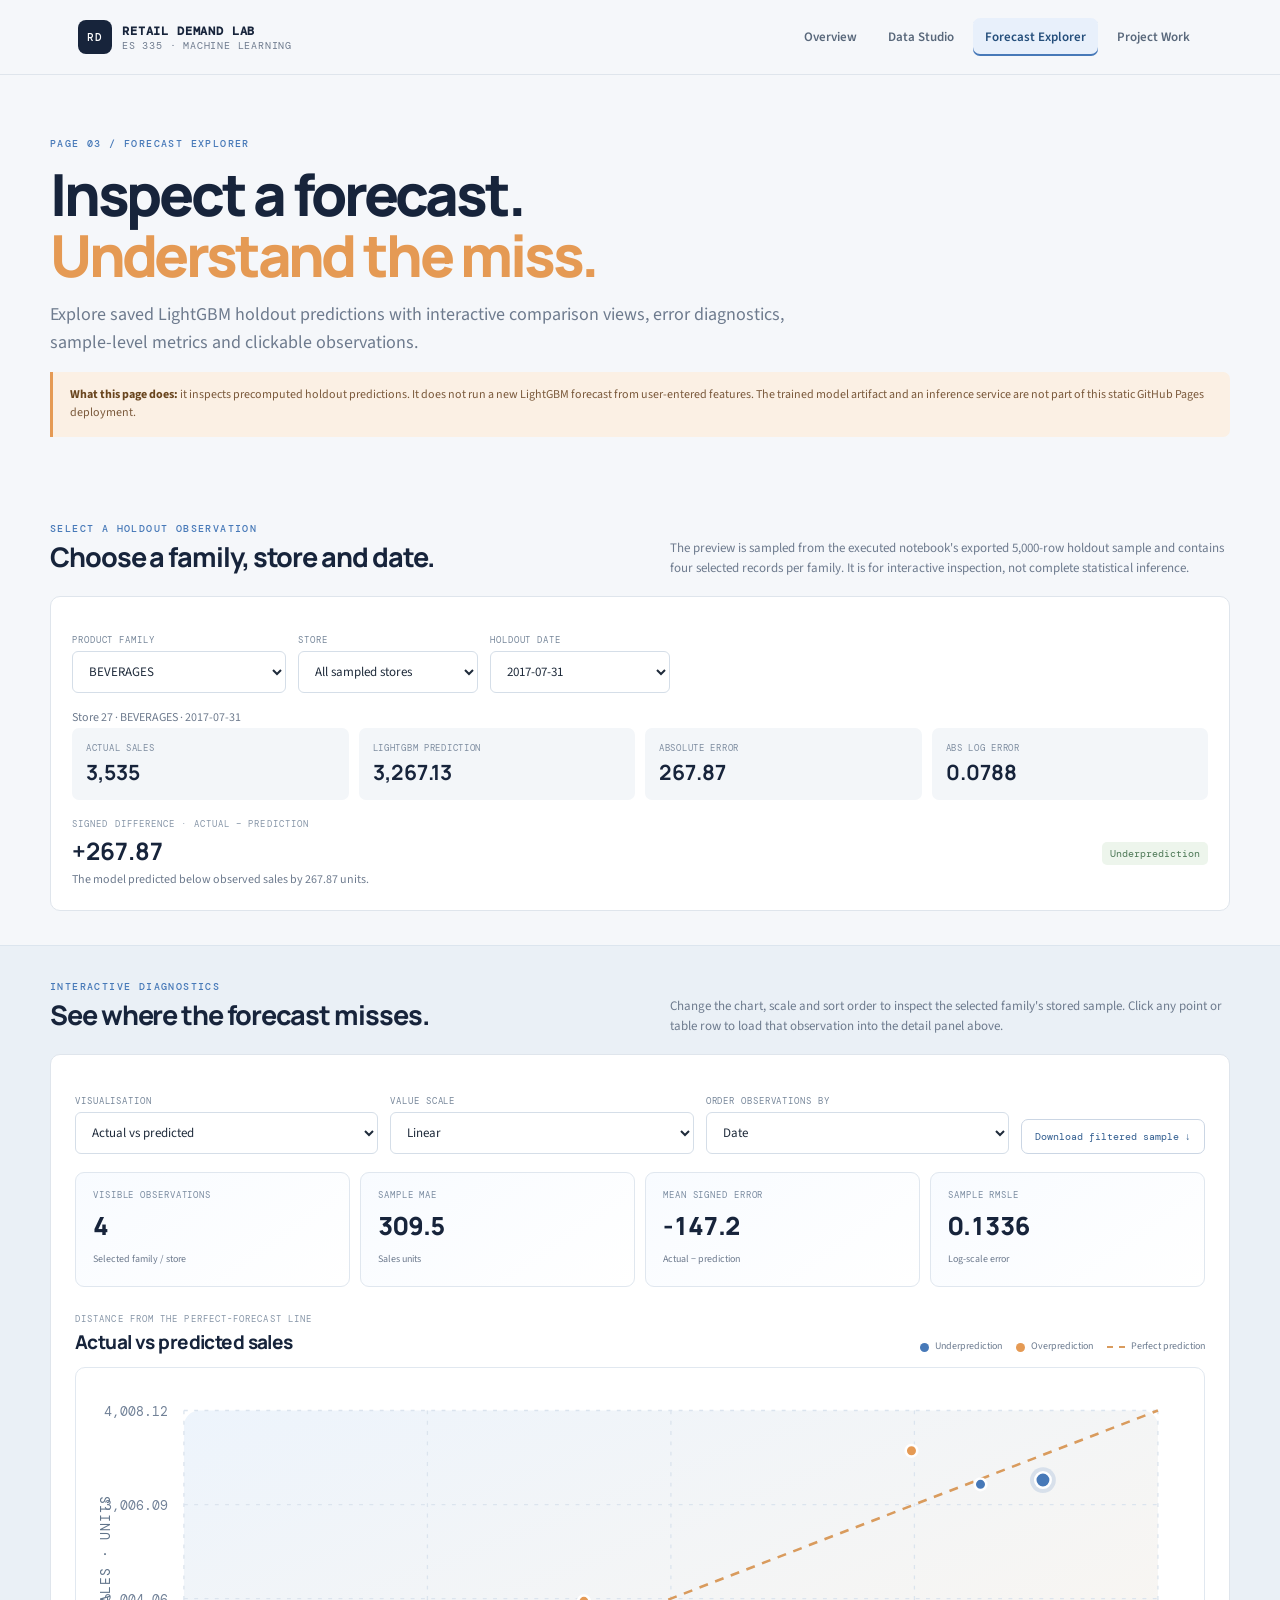
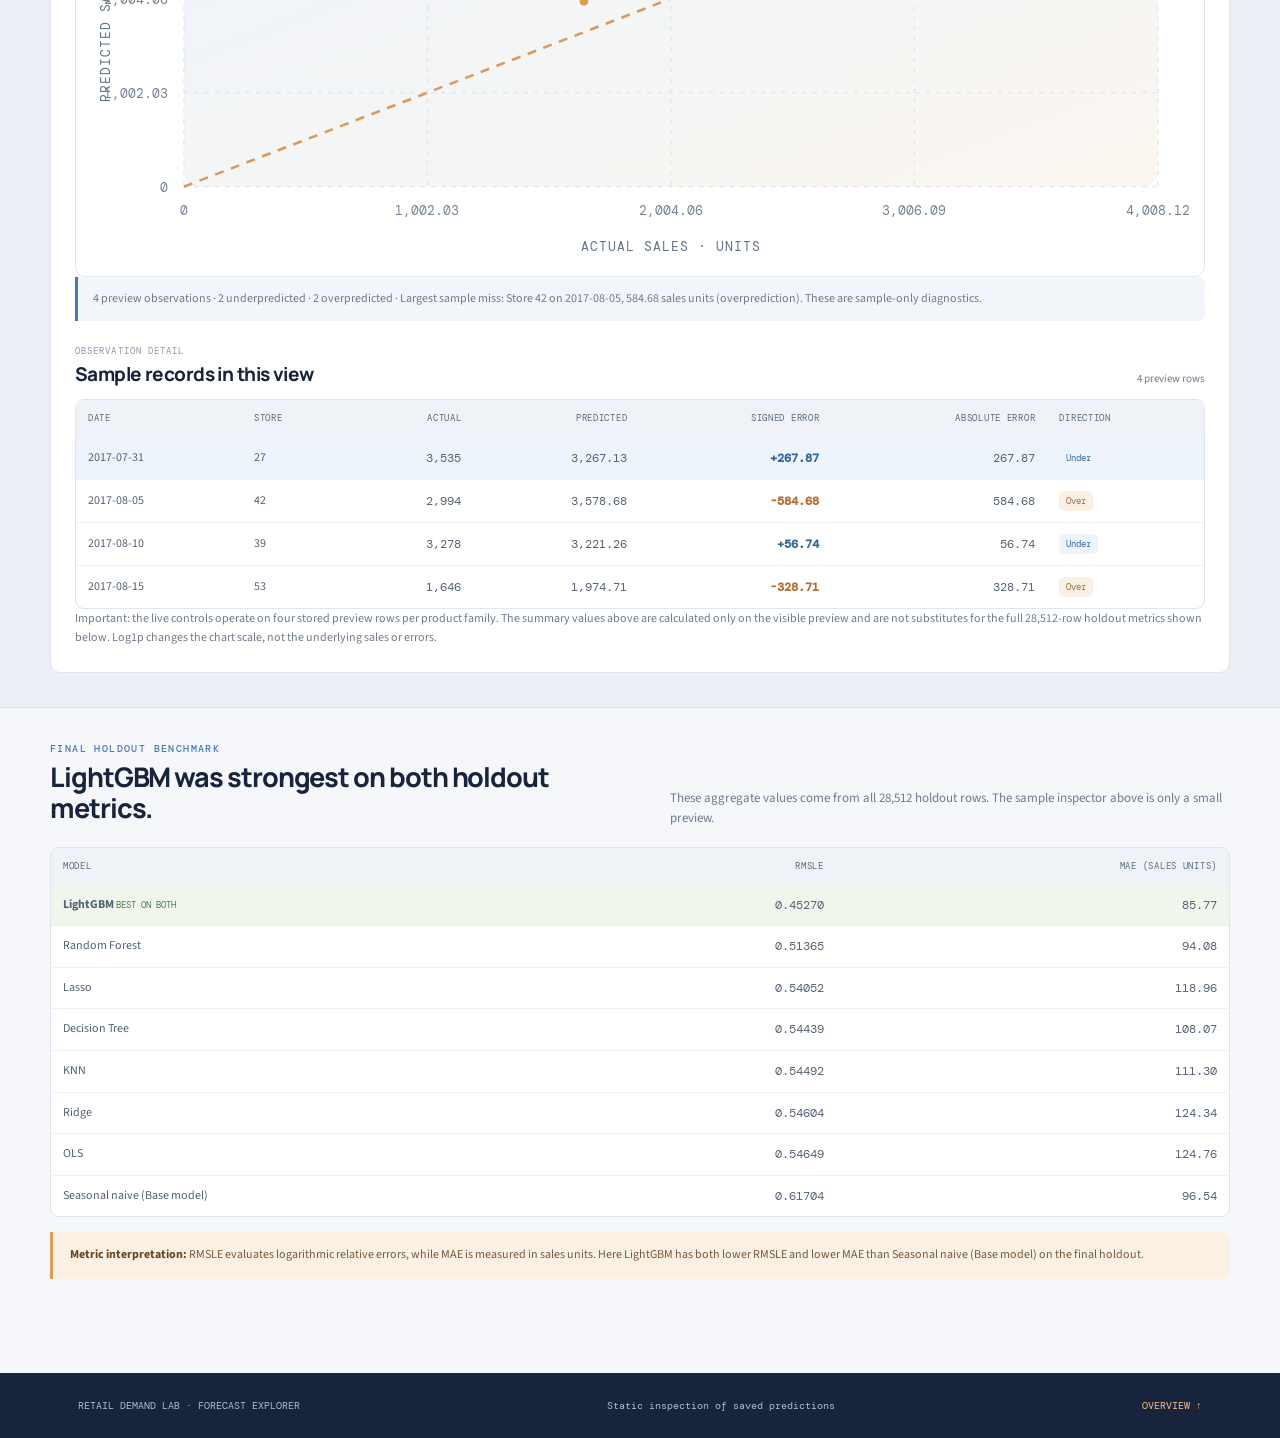
==== commit 7e4da754: "Rename site navigation to Project Work" ====
--- a/predictor/index.html
+++ b/predictor/index.html
@@ -1,5 +1,5 @@
 <!doctype html><html lang="en"><head><meta charset="utf-8"><meta name="viewport" content="width=device-width,initial-scale=1"><title>Forecast Explorer | Retail Demand Lab</title><link rel="stylesheet" href="../portal.css"></head><body data-page="predictor" data-base="../data">
-<header class="site-header"><div class="header-inner"><a class="brand" href="../"><span class="brand-mark">RD</span><span>RETAIL DEMAND LAB<small>ES 335 · MACHINE LEARNING</small></span></a><button class="menu-toggle" id="menuToggle">Menu</button><nav class="nav-links" id="navLinks"><a href="../">Overview</a><a href="../studio/">Data Studio</a><a class="active" href="./">Forecast Explorer</a><a href="../qna/">Individual Defense</a></nav></div></header>
+<header class="site-header"><div class="header-inner"><a class="brand" href="../"><span class="brand-mark">RD</span><span>RETAIL DEMAND LAB<small>ES 335 · MACHINE LEARNING</small></span></a><button class="menu-toggle" id="menuToggle">Menu</button><nav class="nav-links" id="navLinks"><a href="../">Overview</a><a href="../studio/">Data Studio</a><a class="active" href="./">Forecast Explorer</a><a href="../qna/">Project Work</a></nav></div></header>
 <main><section class="container page-hero"><div class="eyebrow">PAGE 03 / FORECAST EXPLORER</div><h1 class="page-title">Inspect a forecast.<br><em>Understand the miss.</em></h1><p class="lede">Explore saved LightGBM holdout predictions with interactive comparison views, error diagnostics, sample-level metrics and clickable observations.</p><div class="callout"><strong>What this page does:</strong> it inspects precomputed holdout predictions. It does not run a new LightGBM forecast from user-entered features. The trained model artifact and an inference service are not part of this static GitHub Pages deployment.</div></section>
 <section class="container section"><div class="section-head"><div><div class="eyebrow">SELECT A HOLDOUT OBSERVATION</div><h2>Choose a family, store and date.</h2></div><p>The preview is sampled from the executed notebook's exported 5,000-row holdout sample and contains four selected records per family. It is for interactive inspection, not complete statistical inference.</p></div><div class="card"><div class="control-row"><div class="control"><label for="predFamily">PRODUCT FAMILY</label><select id="predFamily"></select></div><div class="control"><label for="predStore">STORE</label><select id="predStore"></select></div><div class="control"><label for="predDate">HOLDOUT DATE</label><select id="predDate"></select></div><input type="hidden" id="predRecord" value=""></div><p id="predContext" class="small muted">Loading sample…</p><p id="predLoadError" class="small muted" role="status" aria-live="polite"></p><div class="detail-grid"><div class="detail"><span>ACTUAL SALES</span><strong id="predActual">—</strong></div><div class="detail"><span>LIGHTGBM PREDICTION</span><strong id="predValue">—</strong></div><div class="detail"><span>ABSOLUTE ERROR</span><strong id="predAbs">—</strong></div><div class="detail"><span>ABS LOG ERROR</span><strong id="predLog">—</strong></div></div><div style="display:flex;justify-content:space-between;gap:18px;align-items:center;flex-wrap:wrap;margin-top:18px"><div><div class="card-kicker">SIGNED DIFFERENCE · ACTUAL − PREDICTION</div><h3 style="font:700 24px var(--display);color:var(--navy);margin:4px 0" id="predGap">—</h3><p class="small muted" id="predInsight">—</p></div><span class="status" id="predStatus">—</span></div></div></section>
 <section class="section-band"><div class="container section">
